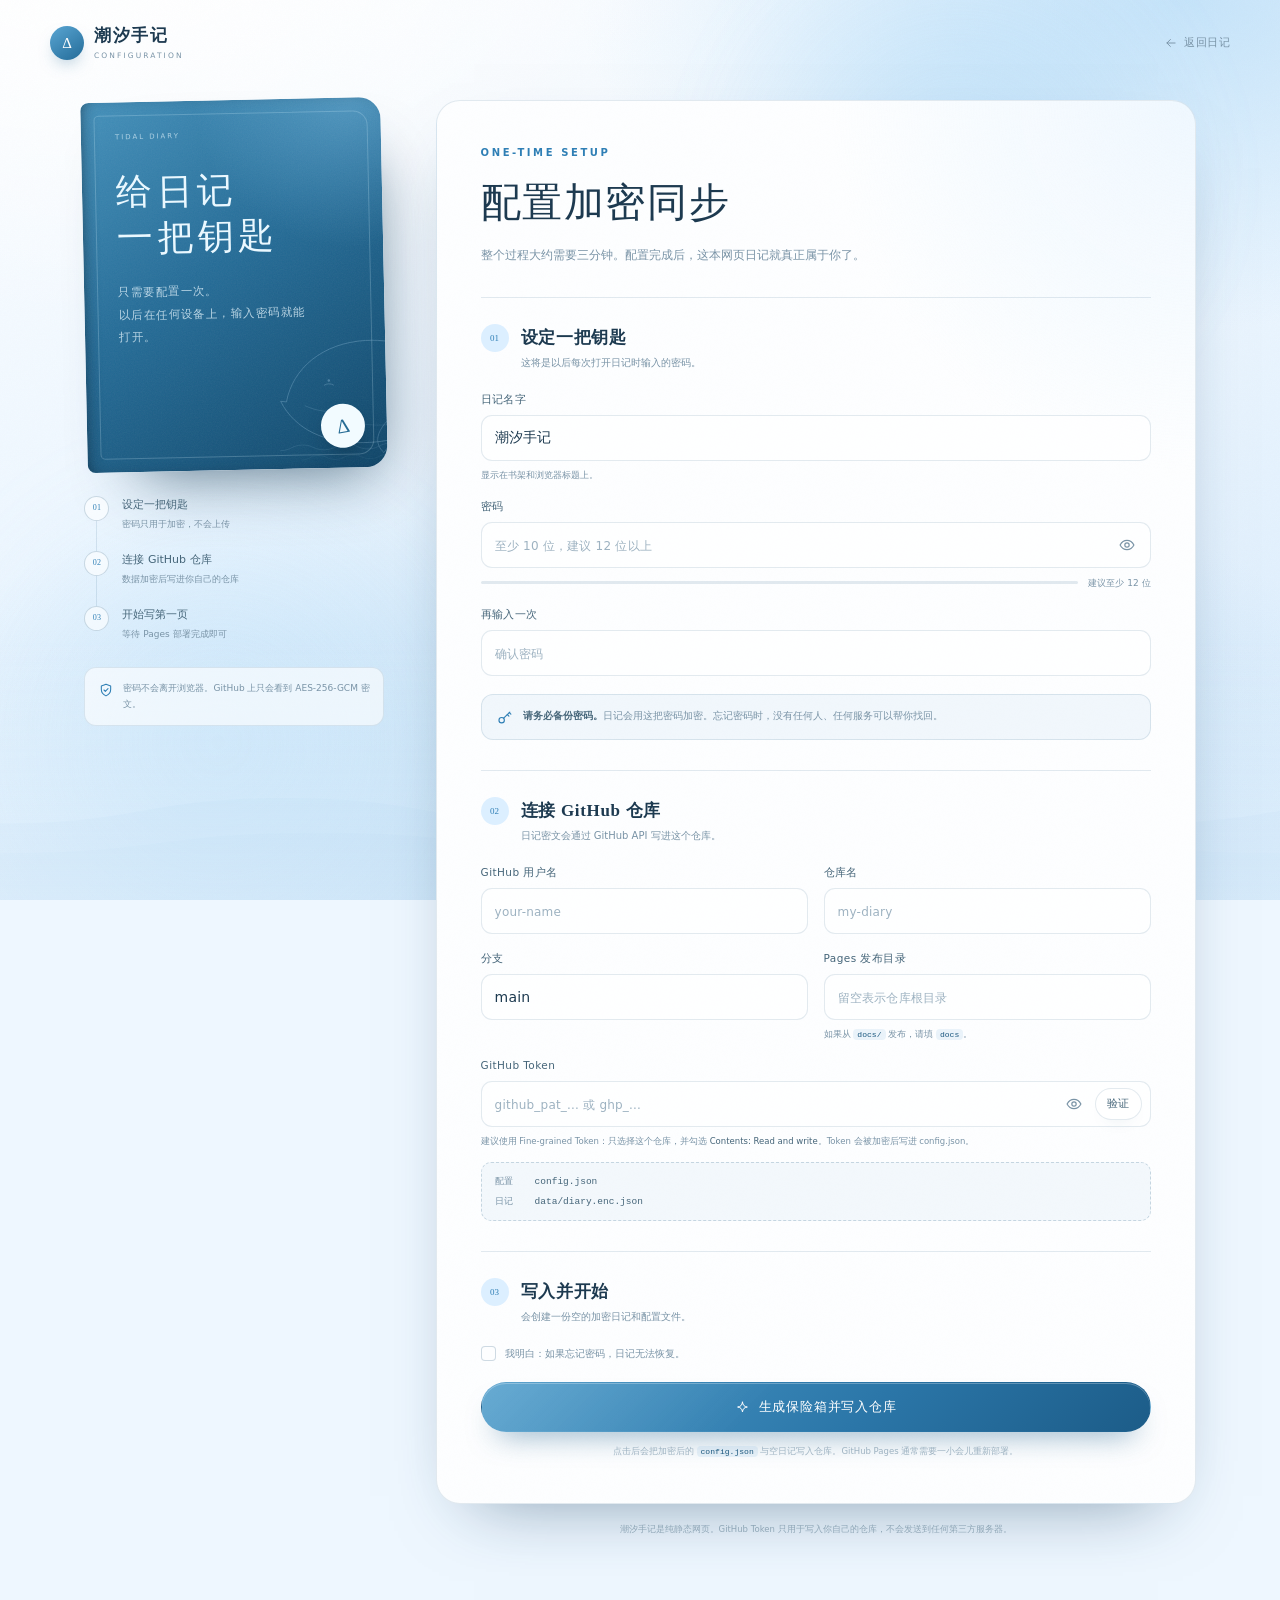
==== setup.html @ 75bd4bb3 "Add files via upload" ====
<!doctype html>
<html lang="zh-CN" data-theme="day">
  <head>
    <meta charset="utf-8" />
    <meta
      name="viewport"
      content="width=device-width, initial-scale=1, viewport-fit=cover, maximum-scale=5"
    />
    <meta name="color-scheme" content="light" />
    <meta name="theme-color" content="#eaf5ff" />
    <meta name="referrer" content="no-referrer" />
    <meta name="robots" content="noindex, nofollow, noarchive" />
    <meta
      http-equiv="Content-Security-Policy"
      content="default-src 'self'; script-src 'self'; style-src 'self' 'unsafe-inline'; img-src 'self' data: blob:; connect-src 'self' https://api.github.com https://raw.githubusercontent.com; font-src 'self' data:; object-src 'none'; base-uri 'self'; form-action 'self'"
    />
    <title>配置同步 · 潮汐手记</title>
    <meta name="description" content="为潮汐手记配置 GitHub 加密同步。" />
    <link rel="icon" href="./assets/favicon.svg" type="image/svg+xml" />
    <link rel="stylesheet" href="./css/style.css" />
    <link rel="stylesheet" href="./css/setup.css" />
  </head>
  <body class="setup-page">
    <svg class="svg-sprite" aria-hidden="true" width="0" height="0">
      <defs>
        <symbol id="i-arrow-left" viewBox="0 0 24 24">
          <path d="M19 12H5" />
          <path d="m11 6-6 6 6 6" />
        </symbol>
        <symbol id="i-arrow-right" viewBox="0 0 24 24">
          <path d="M5 12h14" />
          <path d="m13 6 6 6-6 6" />
        </symbol>
        <symbol id="i-eye" viewBox="0 0 24 24">
          <path d="M2.8 12S6 5.8 12 5.8 21.2 12 21.2 12 18 18.2 12 18.2 2.8 12 2.8 12Z" />
          <circle cx="12" cy="12" r="2.9" />
        </symbol>
        <symbol id="i-eye-off" viewBox="0 0 24 24">
          <path d="M4 4l16 16" />
          <path d="M9.8 6.2A9.7 9.7 0 0 1 12 5.8c6 0 9.2 6.2 9.2 6.2a16 16 0 0 1-3 3.7" />
          <path d="M6.2 7.6A16.8 16.8 0 0 0 2.8 12S6 18.2 12 18.2a9.4 9.4 0 0 0 4.1-.9" />
          <path d="M9.9 9.9a3 3 0 0 0 4.2 4.2" />
        </symbol>
        <symbol id="i-check" viewBox="0 0 24 24">
          <path d="m5 12.5 4.5 4.5L19 7.5" />
        </symbol>
        <symbol id="i-key" viewBox="0 0 24 24">
          <circle cx="8" cy="15.8" r="3.8" />
          <path d="m10.8 13 8.7-8.7" />
          <path d="m16 7.8 2.2 2.2M18.8 5l2.2 2.2" />
        </symbol>
        <symbol id="i-shield" viewBox="0 0 24 24">
          <path d="M12 3.2 19 6v5.2c0 4.4-2.8 7.6-7 9.6-4.2-2-7-5.2-7-9.6V6Z" />
          <path d="m9 12 2 2 4-4" />
        </symbol>
        <symbol id="i-download" viewBox="0 0 24 24">
          <path d="M12 3.5v11" />
          <path d="m7.5 10.5 4.5 4.5 4.5-4.5" />
          <path d="M4.5 19.5h15" />
        </symbol>
        <symbol id="i-external" viewBox="0 0 24 24">
          <path d="M14 4.5h5.5V10" />
          <path d="M19.5 4.5 11 13" />
          <path d="M18 13.5v5a1.5 1.5 0 0 1-1.5 1.5h-11A1.5 1.5 0 0 1 4 18.5v-11A1.5 1.5 0 0 1 5.5 6h5" />
        </symbol>
        <symbol id="i-sparkle" viewBox="0 0 24 24">
          <path d="M12 3.5c.7 5 2.8 7.1 7.8 7.8-5 .7-7.1 2.8-7.8 7.8-.7-5-2.8-7.1-7.8-7.8 5-.7 7.1-2.8 7.8-7.8Z" />
        </symbol>
        <symbol id="art-whale" viewBox="0 0 520 320">
          <g fill="none" stroke="currentColor" stroke-width="1.4" stroke-linecap="round" stroke-linejoin="round">
            <path d="M66 190c12-58 65-100 139-103 57-2 106 19 143 56 9 9 21 15 35 15 25 0 45-18 63-41-10 32-8 59 7 85-23-13-46-18-69-11-15 5-29 14-42 25-39 32-87 48-144 48-67 0-118-25-142-74Z" opacity=".9" />
            <path d="M442 117c16 11 29 25 39 42-16 4-30 3-43-3" opacity=".7" />
            <path d="M243 224c-23 22-27 42-10 58 15-20 26-39 32-56" opacity=".8" />
            <path d="M132 163c5-3 11-3 16 0" opacity=".9" />
            <circle cx="140" cy="155" r="2.2" fill="currentColor" stroke="none" opacity=".9" />
            <path d="M98 198c20 10 42 13 66 10" opacity=".55" />
            <path d="M150 219c44 17 90 20 136 8" opacity=".35" />
            <path d="M54 275c19 0 19-9 38-9s19 9 38 9 19-9 38-9 19 9 38 9 19-9 38-9 19 9 38 9 19-9 38-9 19 9 38 9" opacity=".4" />
            <path d="M89 292c15 0 15-7 30-7s15 7 30 7 15-7 30-7 15 7 30 7 15-7 30-7 15 7 30 7 15-7 30-7 15 7 30 7 15-7 30-7" opacity=".22" />
          </g>
        </symbol>
      </defs>
    </svg>

    <div class="ambient" aria-hidden="true">
      <span class="ambient-orb orb-one"></span>
      <span class="ambient-orb orb-two"></span>
      <span class="ambient-orb orb-three"></span>
      <span class="ambient-grain"></span>
      <svg class="ambient-waves" viewBox="0 0 1440 320" preserveAspectRatio="none">
        <path d="M0 220c160 0 160-32 320-32s160 32 320 32 160-32 320-32 160 32 320 32 160-32 320-32v132H0Z" />
        <path d="M0 258c180 0 180-26 360-26s180 26 360 26 180-26 360-26 180 26 360 26 180-26 360-26v94H0Z" />
      </svg>
    </div>

    <header class="setup-header">
      <a class="brand" href="./">
        <span class="brand-seal brand-seal-small">Δ</span>
        <span class="brand-text">潮汐手记<small>CONFIGURATION</small></span>
      </a>
      <a class="setup-back" href="./">
        <svg class="icon" aria-hidden="true"><use href="#i-arrow-left"></use></svg>
        返回日记
      </a>
    </header>

    <main class="setup-shell">
      <aside class="setup-aside">
        <div class="setup-cover">
          <span class="setup-cover-eyebrow">TIDAL DIARY</span>
          <strong>给日记<br />一把钥匙</strong>
          <p>只需要配置一次。<br />以后在任何设备上，输入密码就能打开。</p>
          <span class="setup-cover-seal">Δ</span>
          <svg class="setup-cover-whale" viewBox="0 0 520 320" aria-hidden="true">
            <use href="#art-whale"></use>
          </svg>
        </div>

        <ol class="setup-steps">
          <li><span>01</span><div><strong>设定一把钥匙</strong><small>密码只用于加密，不会上传</small></div></li>
          <li><span>02</span><div><strong>连接 GitHub 仓库</strong><small>数据加密后写进你自己的仓库</small></div></li>
          <li><span>03</span><div><strong>开始写第一页</strong><small>等待 Pages 部署完成即可</small></div></li>
        </ol>

        <div class="setup-aside-note">
          <svg class="icon" aria-hidden="true"><use href="#i-shield"></use></svg>
          <p>密码不会离开浏览器。GitHub 上只会看到 AES-256-GCM 密文。</p>
        </div>
      </aside>

      <section class="setup-main">
        <div id="existingBanner" class="setup-banner" hidden>
          <strong>检测到这本日记已经配置过</strong>
          <p id="existingText">重新生成会创建一把全新的主密钥，旧日记将无法用新密码打开。</p>
        </div>

        <div id="setupPanel" class="setup-paper">
          <header class="setup-title">
            <p class="eyebrow">ONE-TIME SETUP</p>
            <h1>配置加密同步</h1>
            <p>整个过程大约需要三分钟。配置完成后，这本网页日记就真正属于你了。</p>
          </header>

          <form id="setupForm" class="setup-form" autocomplete="off" novalidate>
            <section class="setup-section">
              <div class="section-head">
                <span class="step-badge">01</span>
                <div>
                  <h2>设定一把钥匙</h2>
                  <p>这将是以后每次打开日记时输入的密码。</p>
                </div>
              </div>

              <div class="setup-fields">
                <label class="setup-field">
                  <span>日记名字</span>
                  <input id="siteTitle" type="text" maxlength="24" value="潮汐手记" placeholder="潮汐手记" />
                  <small>显示在书架和浏览器标题上。</small>
                </label>

                <label class="setup-field">
                  <span>密码</span>
                  <div class="setup-input-wrap">
                    <input
                      id="password"
                      type="password"
                      autocomplete="new-password"
                      placeholder="至少 10 位，建议 12 位以上"
                      minlength="10"
                    />
                    <button id="togglePassword" class="field-action" type="button" aria-label="显示密码">
                      <svg class="icon" aria-hidden="true"><use href="#i-eye"></use></svg>
                    </button>
                  </div>
                  <div class="strength-line setup-strength">
                    <span class="strength-track"><i id="strengthBar"></i></span>
                    <span id="strengthLabel">建议至少 12 位</span>
                  </div>
                </label>

                <label class="setup-field">
                  <span>再输入一次</span>
                  <input
                    id="passwordConfirm"
                    type="password"
                    autocomplete="new-password"
                    placeholder="确认密码"
                    minlength="10"
                  />
                </label>
              </div>

              <div class="setup-callout">
                <svg class="icon" aria-hidden="true"><use href="#i-key"></use></svg>
                <p><strong>请务必备份密码。</strong>日记会用这把密码加密。忘记密码时，没有任何人、任何服务可以帮你找回。</p>
              </div>
            </section>

            <section class="setup-section">
              <div class="section-head">
                <span class="step-badge">02</span>
                <div>
                  <h2>连接 GitHub 仓库</h2>
                  <p>日记密文会通过 GitHub API 写进这个仓库。</p>
                </div>
              </div>

              <div class="setup-fields two-col">
                <label class="setup-field">
                  <span>GitHub 用户名</span>
                  <input id="owner" type="text" placeholder="your-name" spellcheck="false" />
                </label>
                <label class="setup-field">
                  <span>仓库名</span>
                  <input id="repo" type="text" placeholder="my-diary" spellcheck="false" />
                </label>
                <label class="setup-field">
                  <span>分支</span>
                  <input id="branch" type="text" value="main" spellcheck="false" />
                </label>
                <label class="setup-field">
                  <span>Pages 发布目录</span>
                  <input id="siteDir" type="text" placeholder="留空表示仓库根目录" spellcheck="false" />
                  <small>如果从 <code>docs/</code> 发布，请填 <code>docs</code>。</small>
                </label>
              </div>

              <label class="setup-field token-field">
                <span>GitHub Token</span>
                <div class="setup-input-wrap token-wrap">
                  <input
                    id="token"
                    type="password"
                    placeholder="github_pat_... 或 ghp_..."
                    spellcheck="false"
                    autocomplete="off"
                  />
                  <button id="toggleToken" class="field-action" type="button" aria-label="显示 Token">
                    <svg class="icon" aria-hidden="true"><use href="#i-eye"></use></svg>
                  </button>
                  <button id="verifyButton" class="btn btn-ghost btn-tiny" type="button">验证</button>
                </div>
                <small class="token-help">
                  建议使用 Fine-grained Token：只选择这个仓库，并勾选
                  <strong>Contents: Read and write</strong>。Token 会被加密后写进 config.json。
                </small>
              </label>

              <div id="verifyStatus" class="verify-status" hidden>
                <svg class="icon" aria-hidden="true"><use href="#i-check"></use></svg>
                <span></span>
              </div>

              <div class="path-preview">
                <div><span>配置</span><code id="configPathPreview">config.json</code></div>
                <div><span>日记</span><code id="dataPathPreview">data/diary.enc.json</code></div>
              </div>
            </section>

            <section class="setup-section">
              <div class="section-head">
                <span class="step-badge">03</span>
                <div>
                  <h2>写入并开始</h2>
                  <p>会创建一份空的加密日记和配置文件。</p>
                </div>
              </div>

              <div id="overwriteWrap" class="setup-warning" hidden>
                <label class="check-line">
                  <input id="overwriteCheck" type="checkbox" />
                  <span>我知道这会覆盖现有的加密日记，并开始一本全新的日记。</span>
                </label>
              </div>

              <label class="check-line ack-line">
                <input id="ack" type="checkbox" />
                <span>我明白：如果忘记密码，日记无法恢复。</span>
              </label>

              <p id="formError" class="setup-error" role="alert" hidden></p>

              <button id="submitButton" class="btn btn-primary setup-submit" type="submit">
                <svg class="icon" aria-hidden="true"><use href="#i-sparkle"></use></svg>
                生成保险箱并写入仓库
              </button>

              <p class="setup-footnote">
                点击后会把加密后的 <code>config.json</code> 与空日记写入仓库。GitHub Pages
                通常需要一小会儿重新部署。
              </p>

              <div id="manualFallback" class="setup-fallback" hidden>
                <strong>也可以手动放入仓库</strong>
                <p>下载这两个文件，按对应路径上传到仓库即可。配置文件必须最后上传。</p>
                <div>
                  <button id="manualDataDownload" class="btn btn-ghost btn-tiny" type="button">
                    <svg class="icon" aria-hidden="true"><use href="#i-download"></use></svg>
                    下载空日记
                  </button>
                  <button id="manualConfigDownload" class="btn btn-ghost btn-tiny" type="button">
                    <svg class="icon" aria-hidden="true"><use href="#i-download"></use></svg>
                    下载 config.json
                  </button>
                </div>
              </div>
            </section>
          </form>
        </div>

        <div id="successPanel" class="setup-paper success-panel" hidden>
          <div class="success-mark">
            <svg class="icon" aria-hidden="true"><use href="#i-check"></use></svg>
            <span>Δ</span>
          </div>
          <p class="eyebrow">ALL SET</p>
          <h1>钥匙已经放好了</h1>
          <p class="success-copy">
            配置文件和加密日记已经写入 <strong id="successRepo">你的仓库</strong>。等 GitHub Pages
            完成部署后，回到首页，输入刚才的密码，就可以翻开第一页。
          </p>

          <div class="success-actions">
            <a id="successSiteLink" class="btn btn-primary" href="./">
              去打开日记
              <svg class="icon" aria-hidden="true"><use href="#i-arrow-right"></use></svg>
            </a>
            <a
              id="successConfigLink"
              class="btn btn-ghost"
              href="#"
              target="_blank"
              rel="noopener noreferrer"
            >
              查看 config.json
              <svg class="icon" aria-hidden="true"><use href="#i-external"></use></svg>
            </a>
          </div>

          <div class="success-downloads">
            <p>建议把配置文件另存一份。它不包含明文密码，但仍应妥善保管。</p>
            <div>
              <button id="downloadConfigButton" class="btn btn-ghost btn-tiny" type="button">
                <svg class="icon" aria-hidden="true"><use href="#i-download"></use></svg>
                下载 config.json
              </button>
              <button id="downloadDataButton" class="btn btn-ghost btn-tiny" type="button">
                <svg class="icon" aria-hidden="true"><use href="#i-download"></use></svg>
                下载空日记
              </button>
            </div>
          </div>

          <div class="success-note">
            <strong>接下来</strong>
            <p>如果首页还显示“尚未配置”，请等待 1–2 分钟，然后刷新页面。GitHub Pages 的更新不是即时的。</p>
          </div>

          <button id="againButton" class="text-button" type="button">重新配置</button>
        </div>

        <p class="setup-legal">
          潮汐手记是纯静态网页。GitHub Token 只用于写入你自己的仓库，不会发送到任何第三方服务器。
        </p>
      </section>
    </main>

    <noscript>
      <div class="noscript">配置向导需要 JavaScript 才能在浏览器里生成密钥与写入 GitHub。</div>
    </noscript>

    <script type="module" src="./js/setup.js"></script>
  </body>
</html>
---- css/style.css ----
/* ============================================================
   潮汐手记 · Tidal Diary
   蓝白渐变的私人日记 · 手机阅读优先
   ============================================================ */

/* ---------- 设计变量 ---------- */

:root {
  --font-serif: "Songti SC", "Noto Serif CJK SC", "Source Han Serif SC", "STSong",
    "SimSun", "Iowan Old Style", "Palatino Linotype", Georgia, serif;
  --font-sans: "PingFang SC", "Hiragino Sans GB", "Microsoft YaHei", "Noto Sans CJK SC",
    system-ui, -apple-system, "Segoe UI", sans-serif;
  --font-display: "Iowan Old Style", "Palatino Linotype", "Baskerville", Georgia,
    "Songti SC", serif;

  --bg-0: #fbfdff;
  --bg-1: #eef7ff;
  --bg-2: #d8ebfc;
  --bg-3: #c2dff5;
  --paper: #fdfeff;
  --paper-soft: #f8fcff;
  --paper-deep: #eef7ff;
  --ink: #1d3a50;
  --ink-soft: #456579;
  --muted: #7993a6;
  --muted-light: #9db2c1;
  --accent: #2f7fb5;
  --accent-deep: #1b587f;
  --accent-light: #5da7d4;
  --accent-soft: #dcefff;
  --accent-wash: rgba(80, 155, 205, 0.11);
  --line: rgba(39, 91, 128, 0.13);
  --line-strong: rgba(39, 91, 128, 0.22);
  --danger: #b45454;
  --danger-soft: #f8e7e5;

  --glass: rgba(255, 255, 255, 0.62);
  --glass-strong: rgba(255, 255, 255, 0.84);
  --glass-line: rgba(255, 255, 255, 0.7);
  --chrome-bg: rgba(253, 254, 255, 0.88);

  --shadow-soft: 0 24px 60px -34px rgba(25, 74, 109, 0.5);
  --shadow-lift: 0 30px 62px -30px rgba(24, 75, 112, 0.44);
  --shadow-book: 0 46px 90px -42px rgba(17, 56, 86, 0.58),
    0 8px 22px -12px rgba(17, 56, 86, 0.2);
  --shadow-paper: 0 30px 70px -38px rgba(18, 58, 89, 0.54);

  --radius-sm: 10px;
  --radius-md: 16px;
  --radius-lg: 24px;
  --radius-xl: 32px;

  --reader-font-size: 18px;
  --reader-line-height: 1.95;
  --page-gap: 40px;
  --page-pad-x: clamp(32px, 5vw, 62px);
  --page-pad-top: 76px;
  --page-pad-bottom: 10px;
  --safe-top: env(safe-area-inset-top, 0px);
  --safe-bottom: env(safe-area-inset-bottom, 0px);
  --safe-left: env(safe-area-inset-left, 0px);
  --safe-right: env(safe-area-inset-right, 0px);
  --ease-out: cubic-bezier(0.22, 0.8, 0.26, 1);
  --ease-page: cubic-bezier(0.2, 0.72, 0.22, 1);
}

html[data-theme="sepia"] {
  --bg-0: #fcf8ef;
  --bg-1: #f6eddd;
  --bg-2: #eadcc7;
  --bg-3: #ddcbb2;
  --paper: #fcf7ec;
  --paper-soft: #f9f1e1;
  --paper-deep: #f3e8d5;
  --ink: #42392e;
  --ink-soft: #635648;
  --muted: #918273;
  --muted-light: #b0a08e;
  --accent: #4c7e98;
  --accent-deep: #315c74;
  --accent-light: #79a5b8;
  --accent-soft: #e6eee9;
  --accent-wash: rgba(90, 126, 138, 0.1);
  --line: rgba(87, 72, 53, 0.14);
  --line-strong: rgba(87, 72, 53, 0.24);
  --glass: rgba(252, 247, 236, 0.64);
  --glass-strong: rgba(252, 247, 236, 0.88);
  --glass-line: rgba(255, 251, 242, 0.7);
  --chrome-bg: rgba(252, 247, 236, 0.9);
  --danger: #a45c4d;
}

html[data-theme="night"] {
  --bg-0: #0a1520;
  --bg-1: #10202d;
  --bg-2: #142b3c;
  --bg-3: #17364b;
  --paper: #16242f;
  --paper-soft: #192a37;
  --paper-deep: #1d3140;
  --ink: #d8e8f2;
  --ink-soft: #acc3d2;
  --muted: #7f9caf;
  --muted-light: #647f91;
  --accent: #7dc2e8;
  --accent-deep: #a7d9f5;
  --accent-light: #9bd5f4;
  --accent-soft: #1f3d51;
  --accent-wash: rgba(125, 194, 232, 0.1);
  --line: rgba(170, 208, 232, 0.13);
  --line-strong: rgba(170, 208, 232, 0.24);
  --glass: rgba(23, 40, 53, 0.64);
  --glass-strong: rgba(25, 43, 56, 0.9);
  --glass-line: rgba(180, 215, 238, 0.13);
  --chrome-bg: rgba(22, 36, 47, 0.9);
  --danger: #e58c84;
  --danger-soft: rgba(120, 61, 58, 0.35);
  --shadow-soft: 0 28px 60px -34px rgba(0, 0, 0, 0.8);
  --shadow-lift: 0 34px 70px -30px rgba(0, 0, 0, 0.72);
  --shadow-book: 0 50px 100px -40px rgba(0, 0, 0, 0.85);
  --shadow-paper: 0 30px 70px -34px rgba(0, 0, 0, 0.8);
}

/* ---------- 基础重置 ---------- */

*,
*::before,
*::after {
  box-sizing: border-box;
}

html {
  height: 100%;
  -webkit-text-size-adjust: 100%;
  text-size-adjust: 100%;
  scroll-behavior: smooth;
}

body {
  min-height: 100%;
  margin: 0;
  color: var(--ink);
  font-family: var(--font-sans);
  font-size: 15px;
  line-height: 1.6;
  background: var(--bg-1);
  overflow-x: hidden;
  overscroll-behavior-y: none;
  -webkit-font-smoothing: antialiased;
  -moz-osx-font-smoothing: grayscale;
  -webkit-tap-highlight-color: transparent;
}

body[data-view="reader"],
body[data-view="editor"] {
  overflow: hidden;
}

[hidden] {
  display: none !important;
}

button,
input,
textarea,
select {
  font: inherit;
  color: inherit;
}

button {
  cursor: pointer;
  border: 0;
  background: none;
}

a {
  color: var(--accent);
  text-decoration: none;
}

p,
h1,
h2,
h3,
blockquote,
figure {
  margin: 0;
}

img,
svg {
  display: block;
  max-width: 100%;
}

::selection {
  background: rgba(80, 156, 210, 0.22);
  color: var(--ink);
}

:focus-visible {
  outline: 2px solid var(--accent-light);
  outline-offset: 3px;
}

.icon {
  width: 1.15em;
  height: 1.15em;
  flex: none;
  fill: none;
  stroke: currentColor;
  stroke-width: 1.6;
  stroke-linecap: round;
  stroke-linejoin: round;
}

.svg-sprite {
  position: absolute;
  width: 0;
  height: 0;
  overflow: hidden;
}

.skip-link {
  position: fixed;
  top: -100px;
  left: 16px;
  z-index: 999;
  padding: 10px 16px;
  border-radius: 999px;
  background: var(--accent);
  color: #fff;
  font-size: 13px;
  transition: top 0.2s;
}

.skip-link:focus {
  top: 12px;
}

.noscript {
  position: fixed;
  inset: 0;
  z-index: 1000;
  display: grid;
  place-items: center;
  padding: 32px;
  background: var(--bg-1);
  color: var(--ink);
  text-align: center;
}

/* ---------- 背景 ---------- */

.ambient {
  position: fixed;
  inset: 0;
  z-index: 0;
  overflow: hidden;
  pointer-events: none;
  background:
    radial-gradient(120% 90% at 8% -5%, rgba(255, 255, 255, 0.98) 0%, transparent 45%),
    radial-gradient(90% 70% at 92% 0%, rgba(178, 218, 247, 0.7) 0%, transparent 52%),
    radial-gradient(120% 100% at 50% 105%, rgba(150, 202, 238, 0.58) 0%, transparent 58%),
    linear-gradient(164deg, var(--bg-0) 0%, var(--bg-1) 42%, var(--bg-2) 100%);
}

html[data-theme="night"] .ambient {
  background:
    radial-gradient(100% 80% at 15% 0%, rgba(57, 104, 137, 0.5) 0%, transparent 48%),
    radial-gradient(90% 80% at 88% 8%, rgba(31, 74, 105, 0.55) 0%, transparent 55%),
    radial-gradient(120% 90% at 50% 108%, rgba(21, 67, 96, 0.55) 0%, transparent 60%),
    linear-gradient(165deg, var(--bg-0) 0%, var(--bg-1) 48%, var(--bg-2) 100%);
}

html[data-theme="sepia"] .ambient {
  background:
    radial-gradient(100% 80% at 12% 0%, rgba(255, 253, 246, 0.95) 0%, transparent 50%),
    radial-gradient(80% 70% at 90% 4%, rgba(232, 208, 174, 0.52) 0%, transparent 55%),
    radial-gradient(110% 90% at 50% 108%, rgba(220, 197, 164, 0.48) 0%, transparent 62%),
    linear-gradient(164deg, var(--bg-0) 0%, var(--bg-1) 46%, var(--bg-2) 100%);
}

.ambient-orb {
  position: absolute;
  border-radius: 50%;
  filter: blur(40px);
  opacity: 0.55;
  animation: orbFloat 22s ease-in-out infinite alternate;
}

.orb-one {
  top: -10%;
  right: 4%;
  width: 42vw;
  height: 42vw;
  max-width: 620px;
  max-height: 620px;
  background: radial-gradient(circle, rgba(145, 205, 245, 0.62) 0%, transparent 68%);
}

.orb-two {
  bottom: -18%;
  left: -8%;
  width: 50vw;
  height: 50vw;
  max-width: 720px;
  max-height: 720px;
  background: radial-gradient(circle, rgba(175, 219, 249, 0.55) 0%, transparent 66%);
  animation-delay: -8s;
}

.orb-three {
  top: 38%;
  left: 42%;
  width: 30vw;
  height: 30vw;
  max-width: 430px;
  max-height: 430px;
  background: radial-gradient(circle, rgba(255, 255, 255, 0.65) 0%, transparent 70%);
  animation-delay: -14s;
}

.ambient-waves {
  position: absolute;
  bottom: -2px;
  left: 0;
  width: 100%;
  height: 28vh;
  min-height: 180px;
  opacity: 0.55;
}

.ambient-waves path:first-child {
  fill: rgba(120, 181, 224, 0.12);
}

.ambient-waves path:last-child {
  fill: rgba(96, 163, 212, 0.09);
}

html[data-theme="night"] .ambient-waves {
  opacity: 0.38;
}

html[data-theme="night"] .ambient-waves path:first-child {
  fill: rgba(97, 167, 211, 0.08);
}

html[data-theme="night"] .ambient-waves path:last-child {
  fill: rgba(97, 167, 211, 0.05);
}

.ambient-grain {
  position: absolute;
  inset: 0;
  opacity: 0.035;
  mix-blend-mode: multiply;
  background-image: url("data:image/svg+xml,%3Csvg xmlns='http://www.w3.org/2000/svg' width='180' height='180'%3E%3Cfilter id='n'%3E%3CfeTurbulence type='fractalNoise' baseFrequency='.78' numOctaves='3' stitchTiles='stitch'/%3E%3C/filter%3E%3Crect width='100%25' height='100%25' filter='url(%23n)' opacity='.6'/%3E%3C/svg%3E");
  background-size: 180px 180px;
}

html[data-theme="night"] .ambient-grain {
  opacity: 0.05;
  mix-blend-mode: screen;
}

@keyframes orbFloat {
  from {
    transform: translate3d(-1.5%, -1%, 0) scale(1);
  }
  to {
    transform: translate3d(2.5%, 2%, 0) scale(1.06);
  }
}

/* ---------- 启动 ---------- */

.boot-screen {
  position: fixed;
  inset: 0;
  z-index: 120;
  display: flex;
  flex-direction: column;
  align-items: center;
  justify-content: center;
  gap: 18px;
  background:
    radial-gradient(80% 60% at 50% 40%, rgba(255, 255, 255, 0.85), transparent 70%),
    linear-gradient(160deg, var(--bg-0), var(--bg-2));
  color: var(--muted);
  transition: opacity 0.5s ease, visibility 0.5s;
}

.boot-screen.is-leaving {
  opacity: 0;
  visibility: hidden;
}

.boot-mark {
  display: grid;
  place-items: center;
  width: 64px;
  height: 64px;
  border: 1px solid var(--line-strong);
  border-radius: 50%;
  color: var(--accent);
  font-family: var(--font-display);
  font-size: 28px;
  animation: bootPulse 2.2s ease-in-out infinite;
}

.boot-screen p {
  margin: 0;
  font-family: var(--font-serif);
  font-size: 13px;
  letter-spacing: 0.32em;
}

.boot-line {
  position: relative;
  width: 96px;
  height: 1px;
  overflow: hidden;
  background: var(--line);
}

.boot-line::after {
  content: "";
  position: absolute;
  inset: 0;
  width: 40%;
  background: var(--accent);
  animation: bootLine 1.6s var(--ease-out) infinite;
}

@keyframes bootPulse {
  0%,
  100% {
    transform: scale(1);
    box-shadow: 0 0 0 0 rgba(80, 155, 205, 0.16);
  }
  50% {
    transform: scale(1.04);
    box-shadow: 0 0 0 14px rgba(80, 155, 205, 0);
  }
}

@keyframes bootLine {
  from {
    transform: translateX(-110%);
  }
  to {
    transform: translateX(260%);
  }
}

/* ---------- 通用控件 ---------- */

.btn {
  display: inline-flex;
  align-items: center;
  justify-content: center;
  gap: 9px;
  min-height: 46px;
  padding: 0 22px;
  border: 1px solid transparent;
  border-radius: 999px;
  font-size: 14px;
  font-weight: 500;
  letter-spacing: 0.02em;
  white-space: nowrap;
  transition:
    transform 0.25s var(--ease-out),
    box-shadow 0.25s var(--ease-out),
    background 0.25s,
    border-color 0.25s,
    opacity 0.2s;
  touch-action: manipulation;
  user-select: none;
}

.btn:hover {
  transform: translateY(-1px);
}

.btn:active {
  transform: translateY(0);
}

.btn:disabled {
  opacity: 0.55;
  cursor: not-allowed;
  transform: none;
  box-shadow: none;
}

.btn-primary {
  color: #fff;
  background:
    linear-gradient(135deg, rgba(255, 255, 255, 0.16), transparent 42%),
    linear-gradient(135deg, #4b9bca 0%, #2b76a8 58%, #1c5c88 100%);
  box-shadow:
    0 16px 30px -16px rgba(28, 92, 136, 0.65),
    inset 0 1px 0 rgba(255, 255, 255, 0.28);
}

.btn-primary:hover {
  box-shadow:
    0 22px 38px -18px rgba(28, 92, 136, 0.7),
    inset 0 1px 0 rgba(255, 255, 255, 0.3);
}

html[data-theme="night"] .btn-primary {
  color: #0c1d29;
  background:
    linear-gradient(135deg, rgba(255, 255, 255, 0.38), transparent 42%),
    linear-gradient(135deg, #b7e4fb 0%, #83c8e8 55%, #62aed3 100%);
}

.btn-ghost {
  color: var(--ink-soft);
  background: var(--glass);
  border-color: var(--line);
  box-shadow: 0 8px 18px -14px rgba(25, 74, 109, 0.4);
}

.btn-ghost:hover {
  background: var(--glass-strong);
  border-color: var(--line-strong);
}

.btn-danger {
  color: #fff;
  background: linear-gradient(135deg, #c26b61, #9d4941);
  box-shadow: 0 16px 30px -16px rgba(140, 60, 54, 0.6);
}

.btn-tiny {
  min-height: 34px;
  padding: 0 14px;
  font-size: 12px;
  gap: 6px;
}

.btn-compact {
  min-height: 38px;
  padding: 0 16px;
  font-size: 12.5px;
}

.btn-save {
  min-height: 40px;
  padding: 0 18px;
  font-size: 13px;
}

.btn.is-busy {
  pointer-events: none;
  opacity: 0.8;
}

.btn.is-busy .icon {
  animation: spin 1.1s linear infinite;
}

.icon-btn {
  display: inline-grid;
  place-items: center;
  width: 40px;
  height: 40px;
  flex: none;
  border: 1px solid transparent;
  border-radius: 50%;
  color: var(--ink-soft);
  background: transparent;
  transition:
    background 0.2s,
    color 0.2s,
    transform 0.2s,
    border-color 0.2s;
  touch-action: manipulation;
}

.icon-btn:hover {
  color: var(--accent-deep);
  background: var(--glass);
  border-color: var(--line);
}

.icon-btn:active {
  transform: scale(0.94);
}

.icon-btn.danger {
  color: var(--danger);
}

.icon-btn.danger:hover {
  background: var(--danger-soft);
  border-color: transparent;
}

.text-button {
  display: inline;
  padding: 0;
  border: 0;
  color: var(--accent);
  background: none;
  font-size: 12px;
  text-decoration: underline;
  text-decoration-color: color-mix(in srgb, var(--accent) 35%, transparent);
  text-underline-offset: 4px;
  transition: color 0.2s;
}

.text-button:hover {
  color: var(--accent-deep);
}

.eyebrow {
  margin: 0;
  color: var(--accent);
  font-family: var(--font-sans);
  font-size: 10px;
  font-weight: 600;
  letter-spacing: 0.26em;
  text-transform: uppercase;
}

.form-hint {
  min-height: 20px;
  margin: 8px 2px 0;
  color: var(--muted);
  font-size: 12px;
  line-height: 1.6;
}

.form-hint.is-error {
  color: var(--danger);
}

.form-hint.is-info {
  color: var(--accent);
}

.form-error {
  margin: 4px 0;
  color: var(--danger);
  font-size: 12.5px;
  line-height: 1.6;
}

.field-label {
  display: block;
  margin: 0 0 9px 3px;
  color: var(--ink-soft);
  font-size: 11px;
  font-weight: 500;
  letter-spacing: 0.16em;
}

.password-field {
  display: flex;
  align-items: center;
  gap: 10px;
  height: 56px;
  padding: 0 8px 0 16px;
  border: 1px solid var(--line);
  border-radius: 15px;
  background: var(--glass);
  transition:
    border-color 0.2s,
    box-shadow 0.2s,
    background 0.2s;
}

.password-field:focus-within {
  border-color: var(--accent);
  background: var(--paper);
  box-shadow: 0 0 0 4px rgba(84, 161, 211, 0.11);
}

.password-field input {
  min-width: 0;
  flex: 1;
  height: 100%;
  padding: 0;
  border: 0;
  outline: 0;
  background: transparent;
  color: var(--ink);
  font-size: 16px;
  letter-spacing: 0.08em;
}

.password-field input::placeholder {
  color: var(--muted-light);
  letter-spacing: 0.02em;
}

.field-icon {
  width: 17px;
  height: 17px;
  flex: none;
  fill: none;
  stroke: var(--muted);
  stroke-width: 1.6;
  stroke-linecap: round;
  stroke-linejoin: round;
}

.field-action {
  display: grid;
  place-items: center;
  width: 40px;
  height: 40px;
  flex: none;
  border-radius: 50%;
  color: var(--muted);
  transition:
    color 0.2s,
    background 0.2s;
}

.field-action:hover {
  color: var(--accent);
  background: var(--accent-wash);
}

.field-action svg {
  width: 18px;
  height: 18px;
  fill: none;
  stroke: currentColor;
  stroke-width: 1.6;
  stroke-linecap: round;
  stroke-linejoin: round;
}

.select {
  min-height: 38px;
  padding: 0 34px 0 13px;
  border: 1px solid var(--line);
  border-radius: 10px;
  color: var(--ink-soft);
  background-color: var(--glass);
  background-image: url("data:image/svg+xml,%3Csvg xmlns='http://www.w3.org/2000/svg' width='12' height='8' viewBox='0 0 12 8'%3E%3Cpath d='M1 1.5 6 6.5 11 1.5' fill='none' stroke='%237a94a6' stroke-width='1.4' stroke-linecap='round' stroke-linejoin='round'/%3E%3C/svg%3E");
  background-repeat: no-repeat;
  background-position: right 13px center;
  appearance: none;
  font-size: 12.5px;
  outline: 0;
}

input[type="date"] {
  color-scheme: light;
}

html[data-theme="night"] input[type="date"] {
  color-scheme: dark;
}

/* ---------- 锁屏 ---------- */

.lock-screen {
  position: relative;
  z-index: 2;
  display: grid;
  place-items: center;
  min-height: 100vh;
  min-height: 100dvh;
  padding:
    calc(var(--safe-top) + 28px)
    calc(var(--safe-right) + 24px)
    calc(var(--safe-bottom) + 28px)
    calc(var(--safe-left) + 24px);
  opacity: 0;
  transform: translateY(10px);
  transition: opacity 0.7s var(--ease-out), transform 0.7s var(--ease-out);
}

.lock-screen.is-visible {
  opacity: 1;
  transform: translateY(0);
}

.lock-screen.is-shaking .book-lock {
  animation: lockShake 0.44s ease;
}

@keyframes lockShake {
  0%,
  100% {
    transform: translateX(0);
  }
  20% {
    transform: translateX(-7px);
  }
  40% {
    transform: translateX(6px);
  }
  60% {
    transform: translateX(-4px);
  }
  80% {
    transform: translateX(3px);
  }
}

.lock-sky {
  position: absolute;
  inset: 0;
  pointer-events: none;
}

.star {
  position: absolute;
  width: 3px;
  height: 3px;
  border-radius: 50%;
  background: rgba(80, 150, 200, 0.4);
  box-shadow: 0 0 12px rgba(80, 170, 220, 0.7);
  animation: starBlink 5s ease-in-out infinite;
}

.star-a {
  top: 12%;
  left: 10%;
}

.star-b {
  top: 22%;
  right: 12%;
  animation-delay: -2s;
}

.star-c {
  bottom: 18%;
  left: 18%;
  animation-delay: -3.5s;
}

@keyframes starBlink {
  0%,
  100% {
    opacity: 0.3;
    transform: scale(0.9);
  }
  50% {
    opacity: 0.9;
    transform: scale(1.25);
  }
}

.book-lock {
  position: relative;
  display: grid;
  grid-template-columns: 1.02fr 0.98fr;
  width: min(1040px, 94vw);
  min-height: 620px;
  border: 1px solid rgba(255, 255, 255, 0.68);
  border-radius: 30px;
  overflow: hidden;
  background: var(--paper);
  box-shadow:
    0 60px 110px -50px rgba(16, 55, 85, 0.7),
    0 16px 34px -24px rgba(16, 55, 85, 0.4);
  animation: bookArrive 0.9s var(--ease-out) both;
}

@keyframes bookArrive {
  from {
    opacity: 0;
    transform: translateY(22px) scale(0.985);
  }
  to {
    opacity: 1;
    transform: translateY(0) scale(1);
  }
}

.book-cover {
  position: relative;
  overflow: hidden;
  padding: 54px 50px 44px 64px;
  color: #eef9ff;
  background:
    radial-gradient(95% 70% at 88% 8%, rgba(133, 200, 240, 0.32) 0%, transparent 55%),
    radial-gradient(100% 80% at 8% 100%, rgba(12, 48, 76, 0.6) 0%, transparent 60%),
    linear-gradient(145deg, #3d8db9 0%, #246b97 38%, #154e74 72%, #103f60 100%);
  isolation: isolate;
}

.book-cover::before {
  content: "";
  position: absolute;
  inset: 16px;
  z-index: 0;
  border: 1px solid rgba(221, 244, 255, 0.24);
  border-radius: 20px;
  pointer-events: none;
}

.book-cover::after {
  content: "";
  position: absolute;
  inset: 0;
  z-index: 0;
  opacity: 0.16;
  mix-blend-mode: screen;
  background-image: url("data:image/svg+xml,%3Csvg xmlns='http://www.w3.org/2000/svg' width='180' height='180'%3E%3Cfilter id='n'%3E%3CfeTurbulence type='fractalNoise' baseFrequency='.72' numOctaves='3' stitchTiles='stitch'/%3E%3C/filter%3E%3Crect width='100%25' height='100%25' filter='url(%23n)' opacity='.55'/%3E%3C/svg%3E");
  pointer-events: none;
}

.cover-spine {
  position: absolute;
  top: 0;
  bottom: 0;
  left: 0;
  z-index: 1;
  width: 22px;
  background: linear-gradient(
    90deg,
    rgba(5, 28, 45, 0.55) 0%,
    rgba(255, 255, 255, 0.1) 52%,
    rgba(4, 25, 42, 0.18) 100%
  );
  box-shadow: inset -1px 0 0 rgba(255, 255, 255, 0.12);
}

.cover-inner {
  position: relative;
  z-index: 2;
  display: flex;
  flex-direction: column;
  min-height: 100%;
}

.cover-eyebrow {
  font-family: var(--font-sans);
  font-size: 9px;
  font-weight: 500;
  letter-spacing: 0.3em;
  opacity: 0.68;
}

.cover-title {
  margin: 42px 0 18px;
  font-family: var(--font-serif);
  font-size: clamp(52px, 5.4vw, 72px);
  font-weight: 500;
  line-height: 1.12;
  letter-spacing: 0.16em;
  text-shadow: 0 4px 26px rgba(0, 24, 42, 0.24);
}

.cover-sub {
  font-family: var(--font-serif);
  font-size: 13.5px;
  letter-spacing: 0.2em;
  opacity: 0.75;
}

.cover-whale {
  width: 118%;
  max-width: 500px;
  margin: 10px 0 0 -8%;
  color: #c8ebff;
  opacity: 0.76;
  filter: drop-shadow(0 18px 32px rgba(0, 25, 44, 0.25));
}

.cover-rule {
  display: flex;
  align-items: center;
  gap: 14px;
  width: 62%;
  margin-top: auto;
  padding-top: 24px;
  opacity: 0.65;
}

.cover-rule span {
  height: 1px;
  flex: 1;
  background: rgba(213, 241, 255, 0.5);
}

.cover-rule i {
  color: #e7f8ff;
  font-family: var(--font-display);
  font-size: 15px;
  font-style: normal;
}

.cover-foot {
  margin-top: 18px;
  font-size: 8px;
  letter-spacing: 0.3em;
  opacity: 0.5;
}

.cover-seal {
  position: absolute;
  right: 38px;
  bottom: 36px;
  z-index: 3;
  display: grid;
  place-items: center;
  width: 58px;
  height: 58px;
  border-radius: 50%;
  color: #256b94;
  background: linear-gradient(145deg, #ffffff, #dff2ff);
  box-shadow:
    0 12px 26px -10px rgba(0, 24, 42, 0.45),
    inset 0 0 0 1px rgba(255, 255, 255, 0.8);
  font-family: var(--font-display);
  font-size: 25px;
  transform: rotate(-9deg);
}

.lock-panel {
  position: relative;
  display: flex;
  flex-direction: column;
  padding: 54px 58px 40px;
  background:
    radial-gradient(100% 70% at 100% 0%, rgba(219, 239, 255, 0.6) 0%, transparent 55%),
    linear-gradient(160deg, var(--paper) 0%, var(--paper-soft) 100%);
}

.lock-brand {
  display: flex;
  align-items: center;
  gap: 10px;
  margin-bottom: 44px;
}

.brand-seal {
  display: grid;
  place-items: center;
  width: 34px;
  height: 34px;
  flex: none;
  border-radius: 50%;
  color: #fff;
  background: linear-gradient(145deg, #5aa6d3, #236b98);
  box-shadow: 0 8px 18px -8px rgba(30, 100, 145, 0.6);
  font-family: var(--font-display);
  font-size: 16px;
}

.brand-text {
  display: flex;
  flex-direction: column;
  color: var(--ink);
  font-family: var(--font-serif);
  font-size: 17px;
  font-weight: 600;
  line-height: 1.2;
  letter-spacing: 0.1em;
}

.brand-text small {
  margin-top: 4px;
  color: var(--muted);
  font-family: var(--font-sans);
  font-size: 7.5px;
  font-weight: 500;
  letter-spacing: 0.28em;
}

.lock-heading h2 {
  margin: 12px 0 10px;
  font-family: var(--font-serif);
  font-size: clamp(30px, 3.2vw, 40px);
  font-weight: 500;
  line-height: 1.25;
  letter-spacing: 0.04em;
}

.lock-heading p:last-child {
  color: var(--muted);
  font-size: 13px;
  line-height: 1.8;
}

.unlock-form {
  margin-top: 36px;
}

.btn-unlock {
  width: 100%;
  min-height: 54px;
  margin-top: 8px;
  font-size: 14.5px;
  letter-spacing: 0.08em;
}

.btn-unlock .icon {
  transition: transform 0.25s var(--ease-out);
}

.btn-unlock:hover .icon {
  transform: translateX(3px);
}

.lock-notice {
  margin-top: 26px;
  padding: 18px;
  border: 1px solid var(--line);
  border-radius: 16px;
  background: var(--glass);
}

.lock-notice p {
  margin-bottom: 12px;
  color: var(--ink-soft);
  font-size: 12.5px;
  line-height: 1.7;
}

.lock-notice .btn {
  width: 100%;
  margin-bottom: 8px;
}

.lock-notice .text-button {
  display: block;
  margin: 4px auto 0;
}

.lock-meta {
  display: flex;
  align-items: center;
  justify-content: space-between;
  gap: 14px;
  margin-top: auto;
  padding-top: 38px;
  color: var(--muted);
  font-size: 10px;
}

.lock-config-state {
  display: inline-flex;
  align-items: center;
  gap: 7px;
  min-width: 0;
  overflow: hidden;
  text-overflow: ellipsis;
  white-space: nowrap;
}

.lock-config-state.is-muted {
  opacity: 0.8;
}

.lock-config-state.is-muted .dot {
  background: var(--muted-light);
  box-shadow: none;
}

.dot {
  display: inline-block;
  width: 6px;
  height: 6px;
  flex: none;
  border-radius: 50%;
  background: #79b8a0;
  box-shadow: 0 0 0 3px rgba(121, 184, 160, 0.14);
}

.lock-whisper {
  margin-top: 22px;
  color: var(--muted);
  font-family: var(--font-serif);
  font-size: 11px;
  letter-spacing: 0.08em;
  opacity: 0.8;
}

/* ---------- 应用骨架 ---------- */

.app {
  position: relative;
  z-index: 2;
  min-height: 100vh;
  min-height: 100dvh;
  opacity: 0;
  transform: translateY(8px);
  transition: opacity 0.65s var(--ease-out), transform 0.65s var(--ease-out);
}

.app.is-visible {
  opacity: 1;
  transform: translateY(0);
}

.app-header {
  position: sticky;
  top: 0;
  z-index: 30;
  display: flex;
  align-items: center;
  justify-content: space-between;
  gap: 20px;
  height: 72px;
  padding:
    var(--safe-top)
    calc(var(--safe-right) + clamp(18px, 4vw, 48px))
    0
    calc(var(--safe-left) + clamp(18px, 4vw, 48px));
  border-bottom: 1px solid transparent;
  background: linear-gradient(
    to bottom,
    color-mix(in srgb, var(--bg-0) 88%, transparent) 0%,
    color-mix(in srgb, var(--bg-0) 60%, transparent) 68%,
    transparent 100%
  );
  backdrop-filter: blur(18px) saturate(1.1);
  -webkit-backdrop-filter: blur(18px) saturate(1.1);
}

.brand {
  display: flex;
  align-items: center;
  gap: 10px;
  color: var(--ink);
  min-width: 0;
}

.brand:hover {
  color: var(--ink);
}

.brand-seal-small {
  width: 34px;
  height: 34px;
  font-size: 15px;
  transition: transform 0.35s var(--ease-out);
}

.brand:hover .brand-seal-small {
  transform: rotate(-8deg);
}

.header-actions {
  display: flex;
  align-items: center;
  gap: 2px;
}

.sync-pill {
  display: inline-flex;
  align-items: center;
  gap: 7px;
  height: 30px;
  margin-right: 8px;
  padding: 0 12px;
  border: 1px solid var(--line);
  border-radius: 999px;
  color: var(--muted);
  background: var(--glass);
  font-size: 10px;
  letter-spacing: 0.04em;
  transition:
    background 0.2s,
    color 0.2s;
}

.sync-pill:hover {
  background: var(--glass-strong);
  color: var(--ink-soft);
}

.sync-pill .dot {
  width: 5px;
  height: 5px;
  box-shadow: none;
  background: #79b8a0;
}

.sync-pill.is-offline .dot {
  background: #d3a469;
}

.sync-pill.is-pending .dot {
  background: #cda15e;
}

.sync-pill.is-syncing .dot {
  background: var(--accent-light);
  animation: syncPulse 1.1s ease-in-out infinite;
}

.sync-pill.is-demo .dot {
  background: var(--accent-light);
}

@keyframes syncPulse {
  0%,
  100% {
    opacity: 0.4;
    transform: scale(0.8);
  }
  50% {
    opacity: 1;
    transform: scale(1.25);
  }
}

/* ---------- 书架 ---------- */

.shelf-view {
  position: relative;
  min-height: calc(100vh - 72px);
  min-height: calc(100dvh - 72px);
  padding:
    clamp(26px, 4.5vw, 58px)
    calc(var(--safe-right) + clamp(18px, 4vw, 56px))
    80px
    calc(var(--safe-left) + clamp(18px, 4vw, 56px));
}

.shelf-shell {
  display: grid;
  grid-template-columns: 250px minmax(0, 1fr);
  gap: clamp(36px, 5vw, 76px);
  width: min(1160px, 100%);
  margin: 0 auto;
}

.shelf-aside {
  position: sticky;
  top: 108px;
  align-self: start;
  display: flex;
  flex-direction: column;
  gap: 26px;
}

.mini-book {
  position: relative;
  width: 100%;
  aspect-ratio: 0.76;
  margin-left: 10px;
  padding: 28px 24px 24px 30px;
  overflow: hidden;
  border-radius: 7px 16px 16px 7px;
  color: #eaf8ff;
  background:
    radial-gradient(90% 70% at 88% 4%, rgba(140, 205, 242, 0.36) 0%, transparent 58%),
    linear-gradient(146deg, #438fb9 0%, #246b96 45%, #11486b 100%);
  box-shadow:
    18px 28px 54px -32px rgba(14, 52, 79, 0.78),
    inset 7px 0 14px -10px rgba(0, 15, 27, 0.8),
    inset -1px 0 0 rgba(255, 255, 255, 0.16);
  transform: rotate(-1.4deg);
  transition: transform 0.5s var(--ease-out);
}

.mini-book:hover {
  transform: rotate(0deg) translateY(-3px);
}

.mini-book::before {
  content: "";
  position: absolute;
  top: 0;
  bottom: 0;
  left: 0;
  width: 12px;
  background: linear-gradient(
    90deg,
    rgba(3, 25, 41, 0.6),
    rgba(255, 255, 255, 0.12) 60%,
    rgba(3, 25, 41, 0.2)
  );
}

.mini-book::after {
  content: "";
  position: absolute;
  inset: 11px;
  border: 1px solid rgba(220, 244, 255, 0.2);
  border-radius: 4px 10px 10px 4px;
  pointer-events: none;
}

.mini-book-eyebrow {
  position: relative;
  z-index: 1;
  display: block;
  font-size: 6.5px;
  letter-spacing: 0.28em;
  opacity: 0.66;
}

.mini-book strong {
  position: relative;
  z-index: 1;
  display: block;
  margin-top: 24px;
  font-family: var(--font-serif);
  font-size: 34px;
  font-weight: 500;
  line-height: 1.24;
  letter-spacing: 0.14em;
}

.mini-book-whale {
  position: absolute;
  right: -36%;
  bottom: 4%;
  width: 150%;
  max-width: none;
  color: #c7eaff;
  opacity: 0.6;
}

.mini-book-seal {
  position: absolute;
  right: 17px;
  bottom: 16px;
  z-index: 2;
  display: grid;
  place-items: center;
  width: 34px;
  height: 34px;
  border-radius: 50%;
  color: #256b94;
  background: #f2fbff;
  font-family: var(--font-display);
  font-size: 15px;
  transform: rotate(-8deg);
  box-shadow: 0 8px 18px -8px rgba(0, 20, 35, 0.6);
}

.shelf-quote {
  margin: -2px 0 0 4px;
  padding: 0;
  color: var(--muted);
  font-family: var(--font-serif);
  font-size: 12.5px;
  line-height: 2;
  letter-spacing: 0.04em;
}

.shelf-stats {
  display: grid;
  grid-template-columns: repeat(3, 1fr);
  gap: 4px;
  padding-top: 20px;
  border-top: 1px solid var(--line);
}

.shelf-stats div {
  display: flex;
  flex-direction: column;
  gap: 3px;
}

.shelf-stats strong {
  color: var(--ink);
  font-family: var(--font-display);
  font-size: 21px;
  font-weight: 500;
  line-height: 1;
}

.shelf-stats span {
  color: var(--muted);
  font-size: 9px;
  letter-spacing: 0.08em;
}

.aside-foot {
  margin-top: auto;
  color: var(--muted-light);
  font-size: 8.5px;
  letter-spacing: 0.14em;
}

.shelf-main {
  min-width: 0;
}

.hero {
  display: grid;
  grid-template-columns: minmax(0, 1fr) 228px;
  gap: clamp(24px, 4vw, 56px);
  align-items: end;
  margin-bottom: clamp(30px, 4vw, 48px);
}

.hero-copy .eyebrow {
  display: flex;
  align-items: center;
  gap: 12px;
  margin-bottom: 18px;
}

.hero-copy .eyebrow::before {
  content: "";
  width: 28px;
  height: 1px;
  background: var(--accent);
  opacity: 0.55;
}

.hero h1 {
  margin: 0;
  color: var(--ink);
  font-family: var(--font-serif);
  font-size: clamp(38px, 4.5vw, 58px);
  font-weight: 500;
  line-height: 1.3;
  letter-spacing: 0.015em;
}

.hero h1 em {
  position: relative;
  color: var(--accent-deep);
  font-style: normal;
  background: linear-gradient(
    180deg,
    transparent 64%,
    color-mix(in srgb, var(--accent-soft) 72%, transparent) 64%,
    color-mix(in srgb, var(--accent-soft) 72%, transparent) 92%,
    transparent 92%
  );
}

.hero-sub {
  max-width: 470px;
  margin-top: 18px;
  color: var(--muted);
  font-size: 12.5px;
  line-height: 1.9;
  letter-spacing: 0.02em;
}

.hero-side {
  display: flex;
  flex-direction: column;
  gap: 12px;
}

.today-card {
  position: relative;
  padding: 20px 20px 18px;
  overflow: hidden;
  border: 1px solid var(--line);
  border-radius: 20px;
  background:
    radial-gradient(100% 80% at 100% 0%, rgba(221, 240, 255, 0.6) 0%, transparent 60%),
    var(--glass);
  box-shadow: var(--shadow-soft);
  backdrop-filter: blur(12px);
  -webkit-backdrop-filter: blur(12px);
}

html[data-theme="night"] .today-card {
  background:
    radial-gradient(100% 80% at 100% 0%, rgba(57, 100, 132, 0.4) 0%, transparent 60%),
    var(--glass);
}

.today-label {
  color: var(--accent);
  font-size: 8px;
  font-weight: 600;
  letter-spacing: 0.28em;
}

.today-day {
  display: block;
  margin-top: 3px;
  color: var(--ink);
  font-family: var(--font-display);
  font-size: 48px;
  font-weight: 400;
  line-height: 1;
  letter-spacing: -0.03em;
}

.today-date {
  display: block;
  margin-top: 5px;
  color: var(--muted);
  font-size: 10px;
  letter-spacing: 0.08em;
}

.today-line {
  display: block;
  width: 100%;
  height: 1px;
  margin: 15px 0 12px;
  background: linear-gradient(90deg, var(--line), transparent);
}

.today-card p {
  min-height: 38px;
  color: var(--ink-soft);
  font-family: var(--font-serif);
  font-size: 11.5px;
  line-height: 1.75;
}

.today-card .btn {
  width: 100%;
  margin-top: 14px;
}

.hero-actions {
  display: flex;
  gap: 8px;
}

.hero-actions .btn {
  flex: 1;
  min-width: 0;
  padding: 0 12px;
  font-size: 12px;
}

.shelf-notice {
  display: flex;
  align-items: center;
  gap: 14px;
  margin-bottom: 22px;
  padding: 14px 16px;
  border: 1px solid rgba(195, 152, 92, 0.22);
  border-radius: 14px;
  background: rgba(255, 244, 225, 0.72);
  color: #80643e;
}

html[data-theme="night"] .shelf-notice {
  border-color: rgba(225, 179, 103, 0.2);
  background: rgba(82, 63, 38, 0.34);
  color: #e3c28f;
}

.shelf-notice > .icon {
  width: 22px;
  height: 22px;
  flex: none;
  opacity: 0.8;
}

.shelf-notice div {
  flex: 1;
  min-width: 0;
}

.shelf-notice strong {
  display: block;
  font-size: 12px;
  font-weight: 600;
}

.shelf-notice p {
  margin-top: 2px;
  font-size: 10.5px;
  line-height: 1.6;
  opacity: 0.82;
}

.shelf-notice .btn {
  flex: none;
  min-height: 30px;
  padding: 0 11px;
  border-color: rgba(168, 128, 72, 0.2);
  background: rgba(255, 255, 255, 0.4);
  color: inherit;
  font-size: 10px;
}

.search-wrap {
  display: flex;
  align-items: center;
  gap: 10px;
  margin-bottom: 24px;
  padding: 0 8px 0 16px;
  height: 48px;
  border: 1px solid var(--line);
  border-radius: 14px;
  background: var(--glass);
  box-shadow: var(--shadow-soft);
}

.search-wrap > svg {
  width: 17px;
  height: 17px;
  flex: none;
  fill: none;
  stroke: var(--muted);
  stroke-width: 1.6;
  stroke-linecap: round;
  stroke-linejoin: round;
}

.search-wrap input {
  flex: 1;
  min-width: 0;
  border: 0;
  outline: 0;
  background: transparent;
  color: var(--ink);
  font-size: 14px;
}

.search-wrap input::placeholder {
  color: var(--muted-light);
}

.timeline-head {
  display: flex;
  align-items: baseline;
  justify-content: space-between;
  gap: 16px;
  margin-bottom: 18px;
}

.timeline-head h2 {
  color: var(--ink);
  font-family: var(--font-serif);
  font-size: 20px;
  font-weight: 500;
  letter-spacing: 0.06em;
}

.timeline-head span {
  color: var(--muted);
  font-size: 10px;
  letter-spacing: 0.08em;
}

.timeline-month {
  margin-bottom: 24px;
}

.month-head {
  display: flex;
  align-items: center;
  gap: 12px;
  margin-bottom: 10px;
  padding: 2px 4px;
}

.month-head h2 {
  color: var(--muted);
  font-size: 10px;
  font-weight: 500;
  letter-spacing: 0.18em;
}

.month-head span {
  color: var(--muted-light);
  font-size: 9px;
}

.month-head::after {
  content: "";
  flex: 1;
  height: 1px;
  background: linear-gradient(90deg, var(--line), transparent);
}

.entry-list {
  display: flex;
  flex-direction: column;
  gap: 10px;
}

.entry-row {
  position: relative;
  display: grid;
  grid-template-columns: 58px minmax(0, 1fr) 34px 22px;
  align-items: center;
  gap: 18px;
  padding: 18px 18px 18px 20px;
  border: 1px solid var(--line);
  border-radius: 17px;
  background: var(--glass);
  box-shadow: 0 12px 30px -28px rgba(20, 67, 100, 0.36);
  backdrop-filter: blur(10px);
  -webkit-backdrop-filter: blur(10px);
  cursor: pointer;
  transition:
    transform 0.3s var(--ease-out),
    border-color 0.3s,
    box-shadow 0.3s,
    background 0.3s;
  animation: entryRise 0.55s var(--ease-out) both;
  animation-delay: calc(var(--entry-i, 0) * 34ms);
}

@keyframes entryRise {
  from {
    opacity: 0;
    transform: translateY(10px);
  }
  to {
    opacity: 1;
    transform: translateY(0);
  }
}

.entry-row:hover,
.entry-row:focus-visible {
  transform: translateY(-2px);
  border-color: color-mix(in srgb, var(--accent) 26%, var(--line));
  background: var(--glass-strong);
  box-shadow: 0 24px 44px -30px rgba(20, 67, 100, 0.42);
  outline: none;
}

.entry-day {
  display: flex;
  flex-direction: column;
  align-items: center;
  gap: 2px;
}

.entry-day strong {
  color: var(--accent);
  font-family: var(--font-display);
  font-size: 31px;
  font-weight: 400;
  line-height: 1;
  letter-spacing: -0.02em;
}

.entry-day span {
  color: var(--muted);
  font-size: 8.5px;
  letter-spacing: 0.08em;
  white-space: nowrap;
}

.entry-copy {
  min-width: 0;
}

.entry-top {
  display: flex;
  align-items: center;
  gap: 10px;
  min-width: 0;
}

.entry-top h3 {
  overflow: hidden;
  color: var(--ink);
  font-family: var(--font-serif);
  font-size: 17px;
  font-weight: 600;
  line-height: 1.4;
  letter-spacing: 0.02em;
  text-overflow: ellipsis;
  white-space: nowrap;
}

.mood-tag {
  flex: none;
  padding: 2px 8px;
  border: 1px solid var(--line);
  border-radius: 999px;
  color: var(--muted);
  font-size: 8.5px;
  letter-spacing: 0.06em;
}

.entry-excerpt {
  display: -webkit-box;
  margin-top: 4px;
  overflow: hidden;
  color: var(--muted);
  font-family: var(--font-serif);
  font-size: 12px;
  line-height: 1.7;
  -webkit-box-orient: vertical;
  -webkit-line-clamp: 2;
}

.entry-meta {
  display: flex;
  flex-wrap: wrap;
  gap: 12px;
  margin-top: 7px;
  color: var(--muted-light);
  font-size: 8.5px;
  letter-spacing: 0.06em;
}

.entry-edit {
  display: grid;
  place-items: center;
  width: 32px;
  height: 32px;
  border: 1px solid transparent;
  border-radius: 50%;
  color: var(--muted);
  opacity: 0;
  transition:
    opacity 0.2s,
    background 0.2s,
    color 0.2s;
}

.entry-row:hover .entry-edit,
.entry-row:focus-within .entry-edit {
  opacity: 1;
}

.entry-edit:hover {
  color: var(--accent);
  background: var(--accent-wash);
}

.entry-edit .icon {
  width: 14px;
  height: 14px;
}

.entry-arrow {
  color: var(--accent);
  font-family: var(--font-display);
  font-size: 15px;
  opacity: 0;
  transform: translateX(-4px);
  transition:
    opacity 0.25s,
    transform 0.25s;
}

.entry-row:hover .entry-arrow {
  opacity: 0.7;
  transform: translateX(0);
}

.empty-state {
  width: min(520px, 100%);
  margin: 42px auto;
  padding: 46px 32px;
  border: 1px solid var(--line);
  border-radius: 24px;
  background: var(--glass);
  box-shadow: var(--shadow-soft);
  text-align: center;
  backdrop-filter: blur(12px);
}

.empty-art {
  position: relative;
  display: grid;
  place-items: center;
  width: 76px;
  height: 76px;
  margin: 0 auto 22px;
  border: 1px solid var(--line);
  border-radius: 50%;
  color: var(--accent);
  background: var(--paper-soft);
}

.empty-art svg {
  width: 30px;
  height: 30px;
  fill: none;
  stroke: currentColor;
  stroke-width: 1.3;
  stroke-linecap: round;
  stroke-linejoin: round;
}

.empty-art span {
  position: absolute;
  right: 4px;
  bottom: 1px;
  color: var(--accent);
  font-family: var(--font-display);
  font-size: 13px;
}

.empty-state h2 {
  font-family: var(--font-serif);
  font-size: 23px;
  font-weight: 500;
  letter-spacing: 0.05em;
}

.empty-state p {
  max-width: 320px;
  margin: 10px auto 24px;
  color: var(--muted);
  font-size: 12px;
  line-height: 1.9;
}

.shelf-foot {
  display: flex;
  align-items: center;
  justify-content: center;
  gap: 14px;
  margin-top: 46px;
  padding-top: 18px;
  color: var(--muted-light);
  font-size: 8px;
  letter-spacing: 0.16em;
}

.foot-delta {
  color: var(--accent);
  font-family: var(--font-display);
  font-size: 13px;
  letter-spacing: 0;
}

.compose-fab {
  position: fixed;
  right: calc(var(--safe-right) + 18px);
  bottom: calc(var(--safe-bottom) + 20px);
  z-index: 35;
  display: none;
  align-items: center;
  gap: 8px;
  height: 48px;
  padding: 0 20px;
  border-radius: 999px;
  color: #fff;
  background: linear-gradient(135deg, #4b9bca, #226b98);
  box-shadow:
    0 22px 40px -18px rgba(26, 86, 124, 0.65),
    inset 0 1px 0 rgba(255, 255, 255, 0.25);
  font-size: 12.5px;
  letter-spacing: 0.06em;
  transition:
    transform 0.25s var(--ease-out),
    box-shadow 0.25s;
}

html[data-theme="night"] .compose-fab {
  color: #0b1c28;
  background: linear-gradient(135deg, #b7e4fb, #78badd);
}

.compose-fab:hover {
  transform: translateY(-2px);
  box-shadow: 0 28px 48px -18px rgba(26, 86, 124, 0.72);
}

/* ---------- 阅读器 ---------- */

.reader-view {
  position: relative;
  display: flex;
  flex-direction: column;
  height: 100vh;
  height: 100dvh;
  overflow: hidden;
  background:
    radial-gradient(100% 70% at 90% 0%, rgba(255, 255, 255, 0.5), transparent 60%),
    linear-gradient(160deg, var(--bg-1), var(--bg-2));
  --page-gap: 40px;
}

html[data-theme="night"] .reader-view {
  background:
    radial-gradient(100% 70% at 90% 0%, rgba(69, 119, 151, 0.22), transparent 58%),
    linear-gradient(160deg, var(--bg-1), var(--bg-0));
}

.reader-top {
  position: absolute;
  top: 0;
  right: 0;
  left: 0;
  z-index: 20;
  display: flex;
  align-items: center;
  justify-content: space-between;
  gap: 16px;
  height: calc(var(--safe-top) + 66px);
  padding:
    var(--safe-top)
    calc(var(--safe-right) + 22px)
    0
    calc(var(--safe-left) + 22px);
  background: linear-gradient(
    to bottom,
    var(--chrome-bg) 0%,
    color-mix(in srgb, var(--chrome-bg) 74%, transparent) 58%,
    transparent 100%
  );
  transition:
    opacity 0.35s ease,
    transform 0.35s var(--ease-out);
}

.reader-heading {
  display: flex;
  flex-direction: column;
  align-items: center;
  min-width: 0;
  line-height: 1.3;
}

.reader-heading span {
  color: var(--muted);
  font-size: 8.5px;
  letter-spacing: 0.18em;
  white-space: nowrap;
}

.reader-heading strong {
  max-width: min(48vw, 440px);
  margin-top: 3px;
  overflow: hidden;
  color: var(--ink);
  font-family: var(--font-serif);
  font-size: 14px;
  font-weight: 500;
  letter-spacing: 0.04em;
  text-overflow: ellipsis;
  white-space: nowrap;
}

.reader-actions {
  display: flex;
  align-items: center;
  gap: 0;
}

.reader-top .icon-btn,
.reader-actions .icon-btn {
  width: 38px;
  height: 38px;
  color: var(--ink-soft);
}

.reader-back {
  justify-self: start;
}

.reader-stage {
  position: relative;
  display: flex;
  flex: 1;
  align-items: center;
  justify-content: center;
  min-height: 0;
  padding: 8px 24px 42px;
  overflow: hidden;
  touch-action: pan-y;
  user-select: none;
  -webkit-user-select: none;
}

.page-frame {
  position: relative;
  width: min(720px, 100%);
  height: min(100%, 900px);
  overflow: hidden;
  border-radius: 5px;
  background: var(--paper);
  box-shadow:
    0 38px 78px -40px rgba(18, 58, 89, 0.58),
    0 4px 12px -6px rgba(18, 58, 89, 0.18);
  perspective: 1800px;
  transition: opacity 0.2s ease;
}

html[data-theme="night"] .page-frame {
  box-shadow:
    0 40px 84px -36px rgba(0, 0, 0, 0.75),
    0 4px 12px -6px rgba(0, 0, 0, 0.4);
}

.page-track {
  position: absolute;
  inset: 0;
  z-index: 2;
  transition: transform 0.56s var(--ease-page);
  will-change: transform;
}

.page-frame.no-transition .page-track,
.page-frame.is-dragging .page-track {
  transition: none;
}

.page-frame.is-paginating .page-track {
  opacity: 0;
}

.page-frame.is-paginating {
  cursor: progress;
}

.page-frame.is-turning::after {
  content: "";
  position: absolute;
  inset: 0;
  z-index: 9;
  border-radius: 5px;
  pointer-events: none;
  background: linear-gradient(
    100deg,
    transparent 18%,
    rgba(90, 155, 204, 0.11) 46%,
    rgba(255, 255, 255, 0.22) 52%,
    transparent 78%
  );
  transform: translateX(-105%);
  animation: pageSheen 0.62s var(--ease-out);
}

@keyframes pageSheen {
  to {
    transform: translateX(105%);
  }
}

.page-stack {
  position: absolute;
  inset: 0;
  z-index: 1;
  border-radius: 5px;
  background: var(--paper-soft);
  border: 1px solid var(--line);
  pointer-events: none;
}

.page-stack-one {
  transform: translate3d(5px, 5px, 0);
  opacity: 0.72;
}

.page-stack-two {
  transform: translate3d(10px, 10px, 0);
  opacity: 0.42;
}

.page {
  position: absolute;
  top: 0;
  left: 0;
  display: flex;
  flex-direction: column;
  width: 100%;
  height: 100%;
  padding: var(--page-pad-top) var(--page-pad-x) var(--page-pad-bottom);
  overflow: hidden;
  border: 1px solid rgba(255, 255, 255, 0.72);
  border-radius: 5px;
  color: var(--ink);
  background:
    radial-gradient(100% 80% at 100% 0%, rgba(229, 244, 255, 0.45) 0%, transparent 46%),
    var(--paper);
  box-shadow:
    0 34px 70px -38px rgba(18, 58, 89, 0.55),
    0 3px 10px -4px rgba(18, 58, 89, 0.15);
  will-change: transform;
}

html[data-theme="night"] .page {
  border-color: rgba(170, 210, 235, 0.09);
  background:
    radial-gradient(100% 80% at 100% 0%, rgba(58, 98, 124, 0.22) 0%, transparent 46%),
    var(--paper);
  box-shadow:
    0 34px 70px -34px rgba(0, 0, 0, 0.72),
    0 3px 10px -4px rgba(0, 0, 0, 0.35);
}

.page::before {
  content: "";
  position: absolute;
  top: 0;
  bottom: 0;
  left: 0;
  z-index: 0;
  width: 24px;
  background: linear-gradient(
    90deg,
    rgba(40, 92, 128, 0.07) 0%,
    rgba(40, 92, 128, 0.025) 32%,
    transparent 100%
  );
  pointer-events: none;
}

.page::after {
  content: "";
  position: absolute;
  inset: 0;
  z-index: 0;
  opacity: 0.025;
  pointer-events: none;
  mix-blend-mode: multiply;
  background-image: url("data:image/svg+xml,%3Csvg xmlns='http://www.w3.org/2000/svg' width='160' height='160'%3E%3Cfilter id='p'%3E%3CfeTurbulence type='fractalNoise' baseFrequency='.82' numOctaves='2' stitchTiles='stitch'/%3E%3C/filter%3E%3Crect width='100%25' height='100%25' filter='url(%23p)' opacity='.55'/%3E%3C/svg%3E");
}

html[data-theme="night"] .page::after {
  opacity: 0.035;
  mix-blend-mode: screen;
}

.running-head {
  display: none;
}

.page.is-first .running-head {
  opacity: 0;
}

.page-body {
  position: relative;
  z-index: 1;
  flex: 1;
  min-height: 0;
  overflow: hidden;
  font-family: var(--font-serif);
  font-size: var(--reader-font-size);
  line-height: var(--reader-line-height);
  letter-spacing: 0.015em;
  text-align: justify;
  text-justify: inter-ideograph;
  line-break: strict;
  overflow-wrap: break-word;
  word-break: normal;
}

.page-body p {
  margin: 0;
}

.chapter-head {
  margin-bottom: 26px;
}

.chapter-eyebrow {
  color: var(--accent);
  font-family: var(--font-sans);
  font-size: 9.5px;
  font-weight: 500;
  letter-spacing: 0.22em;
}

.chapter-title {
  margin: 13px 0 10px;
  color: var(--ink);
  font-family: var(--font-serif);
  font-size: clamp(27px, 3.3vw, 36px);
  font-weight: 500;
  line-height: 1.32;
  letter-spacing: 0.03em;
  text-align: left;
}

.chapter-meta {
  color: var(--muted);
  font-family: var(--font-sans);
  font-size: 9.5px;
  letter-spacing: 0.12em;
  text-align: left;
}

.chapter-ornament {
  display: flex;
  align-items: center;
  gap: 12px;
  margin-top: 22px;
  color: var(--accent);
}

.chapter-ornament span {
  height: 1px;
  flex: 1;
  background: linear-gradient(90deg, transparent, var(--line-strong));
}

.chapter-ornament span:last-child {
  background: linear-gradient(90deg, var(--line-strong), transparent);
}

.chapter-ornament i {
  font-family: var(--font-display);
  font-size: 12px;
  font-style: normal;
  opacity: 0.75;
}

.body-p {
  margin-bottom: 0.82em !important;
  text-indent: 2em;
}

.body-p.has-dropcap,
.body-p.is-continuation {
  text-indent: 0;
}

.body-p.has-dropcap::first-letter {
  float: left;
  margin: 0.08em 0.14em 0 0;
  color: var(--accent);
  font-family: var(--font-serif);
  font-size: 2.9em;
  font-weight: 500;
  line-height: 0.86;
}

.body-heading {
  margin: 1.45em 0 0.55em;
  color: var(--ink);
  font-family: var(--font-serif);
  font-size: 1.05em;
  font-weight: 600;
  letter-spacing: 0.08em;
  text-align: left;
}

.body-heading::before {
  content: "Δ";
  margin-right: 0.6em;
  color: var(--accent);
  font-family: var(--font-display);
  font-size: 0.72em;
  font-weight: 400;
  vertical-align: 0.12em;
}

.body-quote {
  margin: 1.2em 0;
  padding: 0.25em 0 0.25em 1.15em;
  border-left: 2px solid color-mix(in srgb, var(--accent) 35%, transparent);
  color: var(--ink-soft);
  font-size: 0.96em;
}

.body-quote p {
  margin: 0;
  text-indent: 0;
  text-align: left;
}

.body-quote.is-continued {
  margin-top: 0;
}

.para-gap {
  height: 0.38em;
}

.scene-break {
  display: flex;
  align-items: center;
  justify-content: center;
  gap: 14px;
  margin: 1.8em 0;
  color: var(--muted-light);
}

.scene-break span {
  width: 46px;
  height: 1px;
  background: var(--line);
}

.scene-break i {
  color: var(--accent);
  font-family: var(--font-display);
  font-size: 0.72em;
  font-style: normal;
  opacity: 0.8;
}

.body-empty {
  padding-top: 1em;
  color: var(--muted);
  font-family: var(--font-serif);
  font-size: 0.95em;
  font-style: italic;
  text-align: center;
  text-indent: 0;
}

.chapter-end {
  display: flex;
  align-items: center;
  justify-content: center;
  gap: 14px;
  margin: 2.6em 0 1.5em;
  color: var(--muted);
}

.chapter-end .end-line {
  width: 28px;
  height: 1px;
  background: var(--line);
}

.chapter-end em {
  font-family: var(--font-serif);
  font-size: 0.62em;
  font-style: normal;
  letter-spacing: 0.3em;
  opacity: 0.75;
}

.chapter-next {
  display: grid;
  grid-template-columns: auto minmax(0, 1fr) auto;
  grid-template-areas:
    "label label arrow"
    "title date arrow";
  align-items: center;
  gap: 3px 14px;
  width: 100%;
  padding: 15px 17px;
  border: 1px solid var(--line);
  border-radius: 12px;
  background: var(--glass);
  color: var(--ink);
  text-align: left;
  transition:
    background 0.25s,
    border-color 0.25s,
    transform 0.25s;
}

.chapter-next:hover {
  border-color: var(--line-strong);
  background: var(--glass-strong);
  transform: translateY(-1px);
}

.chapter-next-label {
  grid-area: label;
  color: var(--muted);
  font-family: var(--font-sans);
  font-size: 0.52em;
  letter-spacing: 0.16em;
}

.chapter-next strong {
  grid-area: title;
  overflow: hidden;
  font-family: var(--font-serif);
  font-size: 0.86em;
  font-weight: 500;
  text-overflow: ellipsis;
  white-space: nowrap;
}

.chapter-next-date {
  grid-area: date;
  color: var(--muted);
  font-family: var(--font-sans);
  font-size: 0.52em;
  letter-spacing: 0.06em;
}

.chapter-next-arrow {
  grid-area: arrow;
  color: var(--accent);
  font-family: var(--font-display);
  font-size: 1em;
}

.chapter-last {
  display: flex;
  align-items: center;
  justify-content: center;
  gap: 10px;
  margin: 1em 0 0;
  color: var(--muted-light);
  font-size: 0.58em;
  letter-spacing: 0.12em;
}

.chapter-last i {
  color: var(--accent);
  font-family: var(--font-display);
  font-style: normal;
}

.page-foot {
  position: relative;
  z-index: 1;
  display: flex;
  align-items: center;
  justify-content: space-between;
  flex: none;
  height: 24px;
  margin-top: 8px;
  color: var(--muted);
  font-family: var(--font-sans);
  font-size: 7.5px;
  letter-spacing: 0.18em;
  line-height: 1;
  text-transform: uppercase;
}

.page-foot-left {
  flex: 1;
  opacity: 0.62;
}

.page-foot-center {
  flex: none;
  padding: 0 12px;
  font-variant-numeric: tabular-nums;
  letter-spacing: 0.13em;
  opacity: 0.72;
}

.page-foot-right {
  display: flex;
  flex: 1;
  align-items: center;
  justify-content: flex-end;
}

.page-delta {
  color: var(--accent);
  font-family: var(--font-display);
  font-size: 15px;
  letter-spacing: 0;
  opacity: 0.86;
  transition: opacity 0.2s;
}

.page:hover .page-delta {
  opacity: 1;
}

.page.is-even {
  background:
    radial-gradient(100% 80% at 100% 0%, rgba(232, 246, 255, 0.38) 0%, transparent 46%),
    linear-gradient(180deg, var(--paper) 0%, color-mix(in srgb, var(--paper) 96%, var(--bg-1)) 100%);
}

.page-arrow {
  position: absolute;
  top: 50%;
  z-index: 8;
  display: grid;
  place-items: center;
  width: 42px;
  height: 42px;
  border: 1px solid var(--line);
  border-radius: 50%;
  color: var(--ink-soft);
  background: var(--glass);
  box-shadow: 0 10px 24px -14px rgba(20, 67, 100, 0.5);
  opacity: 0;
  transform: translateY(-50%) scale(0.94);
  transition:
    opacity 0.25s,
    transform 0.25s,
    background 0.25s,
    color 0.25s;
  backdrop-filter: blur(8px);
}

.page-arrow-prev {
  left: max(10px, calc(50% - 412px));
}

.page-arrow-next {
  right: max(10px, calc(50% - 412px));
}

.reader-view:hover .page-arrow:not(:disabled) {
  opacity: 0.9;
  transform: translateY(-50%) scale(1);
}

.page-arrow:hover {
  color: var(--accent);
  background: var(--glass-strong);
}

.page-arrow:disabled {
  opacity: 0 !important;
  pointer-events: none;
}

.reader-bottom {
  position: absolute;
  right: 0;
  bottom: 0;
  left: 0;
  z-index: 15;
  display: flex;
  align-items: center;
  gap: 12px;
  height: calc(var(--safe-bottom) + 34px);
  padding:
    0
    calc(var(--safe-right) + 26px)
    var(--safe-bottom)
    calc(var(--safe-left) + 26px);
  color: var(--muted);
  font-size: 8px;
  letter-spacing: 0.12em;
  background: linear-gradient(to top, var(--chrome-bg) 0%, transparent 100%);
  pointer-events: none;
  transition: opacity 0.35s ease;
}

.reader-bottom > span {
  flex: none;
  font-variant-numeric: tabular-nums;
}

.progress-track {
  position: relative;
  flex: 1;
  height: 1px;
  overflow: hidden;
  background: var(--line);
}

.progress-track span {
  position: absolute;
  top: 0;
  bottom: 0;
  left: 0;
  width: 0;
  background: linear-gradient(90deg, var(--accent-light), var(--accent));
  transition: width 0.45s var(--ease-out);
}

.reader-view.chrome-hidden .reader-top {
  opacity: 0;
  transform: translateY(-12px);
  pointer-events: none;
}

.reader-view.chrome-hidden .reader-bottom {
  opacity: 0;
}

.reader-view.chrome-hidden .page-arrow {
  opacity: 0 !important;
  pointer-events: none;
}

.reader-view.enter-from-next .page-frame {
  animation: enterFromNext 0.5s var(--ease-out);
}

.reader-view.enter-from-prev .page-frame {
  animation: enterFromPrev 0.5s var(--ease-out);
}

@keyframes enterFromNext {
  from {
    opacity: 0.35;
    transform: translateX(14px);
  }
  to {
    opacity: 1;
    transform: translateX(0);
  }
}

@keyframes enterFromPrev {
  from {
    opacity: 0.35;
    transform: translateX(-14px);
  }
  to {
    opacity: 1;
    transform: translateX(0);
  }
}

.reader-popover {
  position: absolute;
  top: calc(var(--safe-top) + 60px);
  right: calc(var(--safe-right) + 22px);
  z-index: 42;
  width: 252px;
  padding: 14px;
  border: 1px solid var(--line);
  border-radius: 15px;
  background: var(--paper);
  box-shadow: var(--shadow-lift);
  opacity: 0;
  transform: translateY(-6px) scale(0.98);
  transition:
    opacity 0.2s,
    transform 0.2s;
}

.reader-popover.is-visible {
  opacity: 1;
  transform: translateY(0) scale(1);
}

.popover-row {
  display: flex;
  align-items: center;
  justify-content: space-between;
  gap: 12px;
  padding: 6px 2px;
  color: var(--ink-soft);
  font-size: 11px;
}

.popover-row + .popover-row {
  margin-top: 6px;
  padding-top: 12px;
  border-top: 1px solid var(--line);
}

.mini-stepper {
  display: flex;
  align-items: center;
  gap: 2px;
  padding: 2px;
  border: 1px solid var(--line);
  border-radius: 999px;
  background: var(--glass);
}

.mini-stepper button {
  width: 30px;
  height: 26px;
  border-radius: 999px;
  color: var(--ink-soft);
  font-size: 11px;
  transition: background 0.2s;
}

.mini-stepper button:hover {
  background: var(--accent-wash);
}

.mini-stepper output {
  min-width: 24px;
  color: var(--ink);
  font-family: var(--font-display);
  font-size: 12px;
  text-align: center;
}

.theme-dots {
  display: flex;
  gap: 7px;
}

.theme-dots button {
  width: 22px;
  height: 22px;
  border: 2px solid var(--paper);
  border-radius: 50%;
  box-shadow: 0 0 0 1px var(--line);
  transition:
    transform 0.2s,
    box-shadow 0.2s;
}

.theme-dots button[data-theme-choice="day"] {
  background: linear-gradient(135deg, #fbfdff, #d8ecff);
}

.theme-dots button[data-theme-choice="sepia"] {
  background: linear-gradient(135deg, #fdf8ee, #e2cfb2);
}

.theme-dots button[data-theme-choice="night"] {
  background: linear-gradient(135deg, #1b3040, #0b1722);
}

.theme-dots button:hover {
  transform: scale(1.1);
}

.theme-dots button.is-active {
  box-shadow:
    0 0 0 2px var(--accent),
    0 0 0 4px var(--paper);
}

.menu-panel {
  width: 208px;
  padding: 8px;
}

.menu-panel button {
  display: flex;
  align-items: center;
  gap: 10px;
  width: 100%;
  padding: 11px 12px;
  border-radius: 9px;
  color: var(--ink-soft);
  font-size: 12px;
  text-align: left;
  transition:
    background 0.2s,
    color 0.2s;
}

.menu-panel button:hover {
  color: var(--ink);
  background: var(--accent-wash);
}

.menu-panel .icon {
  width: 15px;
  height: 15px;
  opacity: 0.7;
}

/* ---------- 目录 ---------- */

.catalog-drawer {
  position: absolute;
  inset: 0;
  z-index: 50;
}

.catalog-backdrop {
  position: absolute;
  inset: 0;
  background: rgba(12, 31, 45, 0.32);
  opacity: 0;
  backdrop-filter: blur(3px);
  transition: opacity 0.28s ease;
}

.catalog-panel {
  position: absolute;
  top: 0;
  right: 0;
  bottom: 0;
  display: flex;
  flex-direction: column;
  width: min(390px, 88vw);
  padding:
    calc(var(--safe-top) + 28px)
    calc(var(--safe-right) + 24px)
    calc(var(--safe-bottom) + 20px)
    26px;
  background: var(--paper);
  box-shadow: -30px 0 70px -34px rgba(12, 34, 50, 0.5);
  transform: translateX(102%);
  transition: transform 0.36s var(--ease-page);
}

.catalog-drawer.is-open .catalog-backdrop {
  opacity: 1;
}

.catalog-drawer.is-open .catalog-panel {
  transform: translateX(0);
}

.catalog-panel header {
  display: flex;
  align-items: flex-start;
  justify-content: space-between;
  gap: 12px;
  padding-bottom: 18px;
  border-bottom: 1px solid var(--line);
}

.catalog-panel h2 {
  margin-top: 6px;
  font-family: var(--font-serif);
  font-size: 24px;
  font-weight: 500;
  letter-spacing: 0.06em;
}

.catalog-list {
  flex: 1;
  margin-top: 10px;
  overflow-y: auto;
  overscroll-behavior: contain;
}

.catalog-item {
  display: grid;
  grid-template-columns: 44px minmax(0, 1fr) auto;
  align-items: center;
  gap: 13px;
  width: 100%;
  padding: 14px 10px;
  border-bottom: 1px solid var(--line);
  color: var(--ink);
  text-align: left;
  transition: background 0.2s;
}

.catalog-item:hover {
  background: var(--accent-wash);
}

.catalog-item.is-current {
  background: color-mix(in srgb, var(--accent-soft) 48%, transparent);
}

.catalog-date {
  color: var(--accent);
  font-family: var(--font-display);
  font-size: 16px;
  font-variant-numeric: tabular-nums;
}

.catalog-copy {
  display: flex;
  flex-direction: column;
  min-width: 0;
}

.catalog-copy strong {
  overflow: hidden;
  font-family: var(--font-serif);
  font-size: 14px;
  font-weight: 500;
  text-overflow: ellipsis;
  white-space: nowrap;
}

.catalog-copy small {
  margin-top: 3px;
  color: var(--muted);
  font-size: 8.5px;
  letter-spacing: 0.04em;
}

.catalog-current {
  color: var(--accent);
  font-size: 7.5px;
  letter-spacing: 0.1em;
  opacity: 0;
}

.catalog-item.is-current .catalog-current {
  opacity: 1;
}

/* ---------- 编辑器 ---------- */

.editor-view {
  display: flex;
  flex-direction: column;
  height: 100vh;
  height: 100dvh;
  overflow: hidden;
}

.editor-top {
  position: relative;
  z-index: 20;
  display: flex;
  align-items: center;
  justify-content: space-between;
  gap: 16px;
  flex: none;
  height: calc(var(--safe-top) + 66px);
  padding:
    var(--safe-top)
    calc(var(--safe-right) + clamp(16px, 3vw, 32px))
    0
    calc(var(--safe-left) + clamp(16px, 3vw, 32px));
  border-bottom: 1px solid var(--line);
  background: color-mix(in srgb, var(--bg-0) 80%, transparent);
  backdrop-filter: blur(16px);
  -webkit-backdrop-filter: blur(16px);
}

.editor-date-wrap {
  display: flex;
  align-items: center;
  gap: 7px;
  padding: 0 12px;
  height: 36px;
  border: 1px solid var(--line);
  border-radius: 999px;
  color: var(--muted);
  background: var(--glass);
}

.editor-date-wrap svg {
  width: 14px;
  height: 14px;
  fill: none;
  stroke: currentColor;
  stroke-width: 1.6;
  stroke-linecap: round;
  stroke-linejoin: round;
}

.editor-date-wrap input {
  width: 120px;
  border: 0;
  outline: 0;
  background: transparent;
  color: var(--ink-soft);
  font-size: 12px;
  letter-spacing: 0.03em;
}

.editor-top-actions {
  display: flex;
  align-items: center;
  gap: 6px;
}

.editor-scroll {
  flex: 1;
  overflow-y: auto;
  overscroll-behavior: contain;
  padding: 28px 20px 60px;
  display: flex;
  flex-direction: column;
  align-items: center;
}

.editor-paper {
  position: relative;
  width: min(760px, 100%);
  min-height: calc(100vh - 180px);
  padding: clamp(28px, 4.5vw, 54px);
  border: 1px solid var(--line);
  border-radius: 8px;
  background:
    radial-gradient(100% 70% at 100% 0%, rgba(228, 243, 255, 0.42) 0%, transparent 50%),
    var(--paper);
  box-shadow: var(--shadow-paper);
}

.editor-paper::after {
  content: "";
  position: absolute;
  inset: 0;
  z-index: 0;
  opacity: 0.028;
  pointer-events: none;
  mix-blend-mode: multiply;
  background-image: url("data:image/svg+xml,%3Csvg xmlns='http://www.w3.org/2000/svg' width='160' height='160'%3E%3Cfilter id='e'%3E%3CfeTurbulence type='fractalNoise' baseFrequency='.8' numOctaves='2' stitchTiles='stitch'/%3E%3C/filter%3E%3Crect width='100%25' height='100%25' filter='url(%23e)' opacity='.5'/%3E%3C/svg%3E");
}

.editor-paper > * {
  position: relative;
  z-index: 1;
}

.editor-paper-head {
  display: flex;
  align-items: center;
  justify-content: space-between;
  color: var(--muted);
  font-size: 8px;
  letter-spacing: 0.16em;
}

.editor-paper-head i {
  color: var(--accent);
  font-family: var(--font-display);
  font-size: 10px;
  font-style: normal;
}

.editor-save-state {
  color: var(--muted-light);
  transition: color 0.2s;
}

.editor-save-state.is-dirty {
  color: #c29554;
}

.editor-title {
  width: 100%;
  margin: 20px 0 18px;
  padding: 0;
  border: 0;
  outline: 0;
  background: transparent;
  color: var(--ink);
  font-family: var(--font-serif);
  font-size: clamp(27px, 3.6vw, 36px);
  font-weight: 500;
  line-height: 1.35;
  letter-spacing: 0.03em;
}

.editor-title::placeholder {
  color: var(--muted-light);
  opacity: 0.75;
}

.editor-meta-row {
  display: flex;
  align-items: center;
  gap: 8px;
  flex-wrap: wrap;
}

.meta-label {
  margin-right: 2px;
  color: var(--muted);
  font-size: 9px;
  letter-spacing: 0.12em;
}

.weather-label {
  margin-left: 6px;
}

.chip-row {
  display: flex;
  align-items: center;
  gap: 5px;
  flex-wrap: wrap;
}

.chip {
  display: inline-flex;
  align-items: center;
  gap: 4px;
  height: 28px;
  padding: 0 10px;
  border: 1px solid var(--line);
  border-radius: 999px;
  color: var(--muted);
  background: var(--glass);
  font-size: 10px;
  white-space: nowrap;
  transition:
    color 0.2s,
    background 0.2s,
    border-color 0.2s,
    transform 0.2s;
}

.chip:hover {
  border-color: var(--line-strong);
  color: var(--ink-soft);
}

.chip.is-active {
  border-color: color-mix(in srgb, var(--accent) 30%, transparent);
  color: var(--accent-deep);
  background: var(--accent-soft);
}

.chip-mark {
  font-size: 9px;
  opacity: 0.65;
}

.weather-chip .chip-mark {
  font-size: 11px;
}

.editor-rule {
  display: flex;
  align-items: center;
  gap: 13px;
  margin: 26px 0 18px;
  color: var(--accent);
}

.editor-rule span {
  height: 1px;
  flex: 1;
  background: var(--line);
}

.editor-rule i {
  font-family: var(--font-display);
  font-size: 12px;
  font-style: normal;
  opacity: 0.7;
}

.editor-body {
  display: block;
  width: 100%;
  min-height: 45vh;
  padding: 0;
  border: 0;
  outline: 0;
  resize: none;
  overflow: hidden;
  background: transparent;
  color: var(--ink);
  font-family: var(--font-serif);
  font-size: clamp(16px, 1.25vw, 18px);
  line-height: 2.05;
  letter-spacing: 0.015em;
  text-align: justify;
}

.editor-body::placeholder {
  color: var(--muted-light);
  opacity: 0.72;
}

.editor-paper-foot {
  display: flex;
  align-items: center;
  gap: 14px;
  margin-top: 30px;
  padding-top: 14px;
  border-top: 1px solid var(--line);
  color: var(--muted);
  font-size: 8.5px;
  letter-spacing: 0.1em;
}

.editor-paper-foot #editorCount {
  flex: none;
}

.draft-status {
  flex: 1;
  color: var(--muted-light);
  text-align: right;
}

.editor-delta {
  color: var(--accent);
  font-family: var(--font-display);
  font-size: 14px;
  letter-spacing: 0;
}

.editor-tip {
  margin: 16px 0 0;
  color: var(--muted-light);
  font-size: 9px;
  letter-spacing: 0.06em;
  text-align: center;
}

/* ---------- 弹窗 ---------- */

dialog {
  border: 0;
  color: var(--ink);
  background: transparent;
}

dialog::backdrop {
  background: rgba(12, 32, 48, 0.38);
  backdrop-filter: blur(5px);
  -webkit-backdrop-filter: blur(5px);
}

.modal {
  width: min(600px, calc(100vw - 28px));
  max-height: 88vh;
  max-height: 88dvh;
  margin: auto;
  padding: 0;
  overflow: hidden;
  border: 1px solid var(--line);
  border-radius: 24px;
  background: var(--paper);
  box-shadow: 0 48px 100px -40px rgba(8, 34, 52, 0.7);
  color: var(--ink);
}

.modal[open] {
  animation: modalIn 0.32s var(--ease-out);
}

.modal:focus,
.modal:focus-visible {
  outline: none;
}

@keyframes modalIn {
  from {
    opacity: 0;
    transform: translateY(12px) scale(0.985);
  }
  to {
    opacity: 1;
    transform: translateY(0) scale(1);
  }
}

.modal-small {
  width: min(460px, calc(100vw - 28px));
}

.modal-head {
  display: flex;
  align-items: flex-start;
  justify-content: space-between;
  gap: 16px;
  padding: 26px 28px 8px;
}

.modal-head h2 {
  margin-top: 6px;
  font-family: var(--font-serif);
  font-size: 25px;
  font-weight: 500;
  letter-spacing: 0.04em;
}

.modal-body {
  max-height: calc(88dvh - 92px);
  padding: 8px 28px 28px;
  overflow-y: auto;
  overscroll-behavior: contain;
}

.modal-copy {
  margin: 0 28px 18px;
  color: var(--muted);
  font-size: 12px;
  line-height: 1.8;
}

.modal-actions {
  display: flex;
  align-items: center;
  justify-content: flex-end;
  gap: 9px;
  padding: 18px 0 0;
}

.modal-small .modal-actions {
  padding: 20px 28px 26px;
}

.modal-small .modal-copy {
  margin-top: 6px;
}

.confirm-message {
  padding: 4px 28px 6px;
  color: var(--muted);
  font-size: 12.5px;
  line-height: 1.9;
}

.settings-body {
  display: flex;
  flex-direction: column;
  gap: 28px;
}

.settings-group h3 {
  display: flex;
  align-items: center;
  gap: 12px;
  margin-bottom: 14px;
  color: var(--ink);
  font-family: var(--font-serif);
  font-size: 14px;
  font-weight: 600;
  letter-spacing: 0.08em;
}

.settings-group h3::after {
  content: "";
  height: 1px;
  flex: 1;
  background: linear-gradient(90deg, var(--line), transparent);
}

.theme-cards {
  display: grid;
  grid-template-columns: repeat(3, 1fr);
  gap: 9px;
  margin-bottom: 16px;
}

.theme-card {
  display: flex;
  flex-direction: column;
  gap: 7px;
  padding: 8px;
  border: 1px solid var(--line);
  border-radius: 12px;
  color: var(--muted);
  font-size: 10px;
  letter-spacing: 0.06em;
  transition:
    border-color 0.2s,
    background 0.2s;
}

.theme-card:hover {
  border-color: var(--line-strong);
}

.theme-card.is-active {
  border-color: var(--accent);
  background: var(--accent-wash);
  color: var(--accent-deep);
}

.theme-preview {
  display: block;
  height: 36px;
  border-radius: 7px;
  border: 1px solid var(--line);
}

.preview-day {
  background: linear-gradient(135deg, #fbfdff 0%, #e9f5ff 55%, #cfe6f8 100%);
}

.preview-sepia {
  background: linear-gradient(135deg, #fdf9f0 0%, #f2e6d2 55%, #e2cfb3 100%);
}

.preview-night {
  background: linear-gradient(135deg, #223b4c 0%, #142531 60%, #0a141d 100%);
}

.setting-line {
  display: flex;
  align-items: center;
  justify-content: space-between;
  gap: 20px;
  padding: 12px 0;
  border-top: 1px solid var(--line);
}

.setting-name {
  display: block;
  color: var(--ink-soft);
  font-size: 12px;
}

.setting-desc {
  display: block;
  margin-top: 3px;
  color: var(--muted);
  font-size: 9.5px;
  line-height: 1.6;
}

.stepper {
  display: flex;
  align-items: center;
  gap: 1px;
  padding: 3px;
  border: 1px solid var(--line);
  border-radius: 999px;
  background: var(--glass);
}

.stepper button {
  display: grid;
  place-items: center;
  width: 32px;
  height: 28px;
  border-radius: 999px;
  color: var(--ink-soft);
  font-size: 14px;
  transition: background 0.2s;
}

.stepper button:hover {
  background: var(--accent-wash);
}

.stepper button:disabled {
  opacity: 0.35;
  cursor: not-allowed;
}

.stepper output {
  min-width: 30px;
  color: var(--ink);
  font-family: var(--font-display);
  font-size: 13px;
  text-align: center;
}

.sync-card {
  padding: 16px;
  border: 1px solid var(--line);
  border-radius: 16px;
  background: var(--glass);
}

.sync-card-top {
  display: flex;
  align-items: center;
  gap: 12px;
}

.sync-icon {
  display: grid;
  place-items: center;
  width: 38px;
  height: 38px;
  flex: none;
  border-radius: 50%;
  color: var(--accent);
  background: var(--accent-soft);
}

.sync-icon svg {
  width: 17px;
  height: 17px;
  fill: none;
  stroke: currentColor;
  stroke-width: 1.6;
  stroke-linecap: round;
  stroke-linejoin: round;
}

.sync-card-top > div {
  min-width: 0;
  flex: 1;
}

.sync-card-top strong {
  display: block;
  font-size: 12px;
  font-weight: 500;
}

.sync-card-top p {
  margin-top: 3px;
  overflow: hidden;
  color: var(--muted);
  font-size: 9.5px;
  text-overflow: ellipsis;
  white-space: nowrap;
}

.mini-badge {
  flex: none;
  padding: 3px 8px;
  border-radius: 999px;
  color: var(--accent);
  background: var(--accent-soft);
  font-size: 8px;
  letter-spacing: 0.06em;
}

.mini-badge.is-offline,
.mini-badge.is-pending {
  color: #9b7238;
  background: rgba(211, 164, 105, 0.16);
}

.mini-badge.is-busy {
  color: var(--accent);
  background: var(--accent-soft);
}

.mini-badge.is-demo {
  color: var(--muted);
  background: var(--accent-wash);
}

.sync-meta {
  display: flex;
  justify-content: space-between;
  gap: 12px;
  margin-top: 14px;
  padding-top: 12px;
  border-top: 1px solid var(--line);
  color: var(--muted);
  font-size: 9px;
  letter-spacing: 0.04em;
}

.sync-actions {
  display: flex;
  flex-wrap: wrap;
  gap: 7px;
  margin-top: 13px;
}

.sync-actions .btn {
  flex: 1;
}

.sync-token-link {
  margin-top: 11px;
  padding: 0;
  color: var(--muted);
  font-size: 9px;
  letter-spacing: 0.03em;
  text-decoration: underline;
  text-decoration-color: var(--line-strong);
  text-underline-offset: 3px;
  transition: color 0.2s;
}

.sync-token-link:hover {
  color: var(--accent);
}

.sync-token-link:disabled {
  opacity: 0.5;
  cursor: not-allowed;
}

.token-dialog-hint {
  margin: -2px 0 0;
  color: var(--muted);
  font-size: 9.5px;
  line-height: 1.7;
}

.token-dialog-hint a {
  color: var(--accent);
  text-decoration: underline;
  text-underline-offset: 3px;
}

.settings-button-row {
  display: flex;
  flex-wrap: wrap;
  gap: 8px;
  margin-top: 14px;
}

.settings-button-grid {
  display: grid;
  grid-template-columns: repeat(3, 1fr);
  gap: 8px;
}

.data-button {
  display: flex;
  flex-direction: column;
  align-items: flex-start;
  gap: 8px;
  min-height: 92px;
  padding: 13px;
  border: 1px solid var(--line);
  border-radius: 13px;
  color: var(--ink-soft);
  background: var(--glass);
  text-align: left;
  transition:
    border-color 0.2s,
    background 0.2s,
    transform 0.2s;
}

.data-button:hover {
  border-color: var(--line-strong);
  background: var(--glass-strong);
  transform: translateY(-1px);
}

.data-button > svg {
  width: 18px;
  height: 18px;
  color: var(--accent);
  fill: none;
  stroke: currentColor;
  stroke-width: 1.6;
  stroke-linecap: round;
  stroke-linejoin: round;
}

.data-button span {
  display: flex;
  flex-direction: column;
  gap: 2px;
}

.data-button strong {
  font-size: 11px;
  font-weight: 500;
}

.data-button small {
  color: var(--muted);
  font-size: 8.5px;
  line-height: 1.5;
}

.about-group p {
  color: var(--muted);
  font-size: 10.5px;
  line-height: 1.85;
}

.about-group .about-em {
  color: var(--ink-soft);
  font-weight: 500;
}

.settings-version {
  display: flex;
  align-items: center;
  justify-content: space-between;
  gap: 12px;
  margin-top: 16px;
  padding-top: 13px;
  border-top: 1px solid var(--line);
  color: var(--muted-light) !important;
  font-size: 8.5px !important;
  letter-spacing: 0.08em;
}

.settings-version a {
  color: var(--accent);
}

.stack-form {
  display: flex;
  flex-direction: column;
  gap: 13px;
  padding: 10px 28px 0;
}

.stack-form label {
  display: flex;
  flex-direction: column;
  gap: 7px;
  color: var(--ink-soft);
  font-size: 10.5px;
  letter-spacing: 0.04em;
}

.stack-form input {
  height: 44px;
  padding: 0 13px;
  border: 1px solid var(--line);
  border-radius: 10px;
  outline: 0;
  background: var(--glass);
  color: var(--ink);
  font-size: 14px;
  letter-spacing: 0.04em;
  transition:
    border-color 0.2s,
    box-shadow 0.2s;
}

.stack-form input:focus {
  border-color: var(--accent);
  box-shadow: 0 0 0 3px rgba(84, 161, 211, 0.11);
}

.strength-line {
  display: flex;
  align-items: center;
  gap: 10px;
  color: var(--muted);
  font-size: 9px;
}

.strength-track {
  height: 3px;
  flex: 1;
  overflow: hidden;
  border-radius: 999px;
  background: var(--line);
}

.strength-track i {
  display: block;
  width: 0;
  height: 100%;
  border-radius: 999px;
  background: #c48b79;
  transition:
    width 0.3s,
    background 0.3s;
}

.strength-track i[data-score="2"] {
  background: #c9a25e;
}

.strength-track i[data-score="3"] {
  background: #6da4b5;
}

.strength-track i[data-score="4"] {
  background: #5e9f8a;
}

.info-body {
  padding: 4px 28px 4px;
  color: var(--muted);
  font-size: 11.5px;
  line-height: 1.95;
}

.info-body p + p {
  margin-top: 10px;
}

.info-warn {
  padding: 12px;
  border-radius: 10px;
  background: var(--danger-soft);
  color: var(--danger);
}

/* ---------- Toast ---------- */

.toast-host {
  position: fixed;
  right: 0;
  bottom: calc(var(--safe-bottom) + 20px);
  left: 0;
  z-index: 200;
  display: flex;
  flex-direction: column;
  align-items: center;
  gap: 8px;
  padding: 0 16px;
  pointer-events: none;
}

.toast {
  display: flex;
  align-items: flex-start;
  gap: 9px;
  width: fit-content;
  max-width: min(460px, calc(100vw - 32px));
  padding: 11px 16px;
  border: 1px solid rgba(255, 255, 255, 0.16);
  border-radius: 12px;
  color: #f2f9ff;
  background: rgba(23, 52, 74, 0.94);
  box-shadow: 0 18px 42px -16px rgba(8, 29, 44, 0.64);
  font-size: 11.5px;
  line-height: 1.65;
  opacity: 0;
  transform: translateY(8px);
  transition:
    opacity 0.28s ease,
    transform 0.28s var(--ease-out);
  backdrop-filter: blur(12px);
}

.toast.is-visible {
  opacity: 1;
  transform: translateY(0);
}

.toast .icon {
  width: 15px;
  height: 15px;
  flex: none;
  margin-top: 1px;
  opacity: 0.8;
}

.toast-warn {
  background: rgba(85, 64, 33, 0.95);
}

.toast-error {
  background: rgba(92, 45, 43, 0.95);
}

.toast-success {
  background: rgba(31, 68, 73, 0.95);
}

html[data-theme="night"] .toast {
  border-color: var(--line);
  background: rgba(36, 58, 74, 0.97);
}

/* ---------- 响应式 ---------- */

@media (max-width: 1020px) {
  .shelf-shell {
    grid-template-columns: 210px minmax(0, 1fr);
    gap: 38px;
  }

  .mini-book {
    padding: 24px 18px 20px 26px;
  }

  .mini-book strong {
    font-size: 29px;
  }

  .hero {
    grid-template-columns: minmax(0, 1fr) 210px;
  }

  .hero h1 {
    font-size: clamp(34px, 4.6vw, 48px);
  }
}

@media (max-width: 860px) {
  .app-header {
    height: calc(var(--safe-top) + 62px);
    padding-top: var(--safe-top);
  }

  .shelf-view {
    padding-top: 26px;
  }

  .shelf-shell {
    display: block;
  }

  .shelf-aside {
    display: none;
  }

  .hero {
    grid-template-columns: 1fr;
    gap: 24px;
    align-items: start;
  }

  .hero-side {
    display: grid;
    grid-template-columns: minmax(0, 1fr) auto;
    align-items: stretch;
    gap: 10px;
  }

  .today-card {
    display: grid;
    grid-template-columns: auto minmax(0, 1fr);
    grid-template-areas:
      "label label"
      "day date"
      "line line"
      "hint btn";
    column-gap: 13px;
    align-items: center;
    padding: 16px 17px;
  }

  .today-label {
    grid-area: label;
  }

  .today-day {
    grid-area: day;
    margin-top: 1px;
    font-size: 40px;
  }

  .today-date {
    grid-area: date;
    margin-top: 15px;
  }

  .today-line {
    grid-area: line;
    margin: 9px 0 7px;
  }

  .today-card p {
    grid-area: hint;
    min-height: 0;
    font-size: 10.5px;
  }

  .today-card .btn {
    grid-area: btn;
    width: auto;
    min-height: 34px;
    margin: 0;
    padding: 0 14px;
    font-size: 11px;
  }

  .hero-actions {
    flex-direction: column;
    width: 126px;
  }

  .hero-actions .btn {
    width: 100%;
    flex: 1;
  }

  .compose-fab {
    display: inline-flex;
  }

  .shelf-foot {
    margin-bottom: 22px;
  }

  .reader-stage {
    padding: 6px 14px 40px;
  }

  .page-frame {
    width: min(660px, 100%);
    height: 100%;
  }

  .page-arrow {
    display: none;
  }

  .reader-view {
    --page-gap: 26px;
  }
}

@media (max-width: 720px) {
  :root {
    --page-pad-top: 30px;
    --page-pad-bottom: 12px;
  }

  .lock-screen {
    display: flex;
    flex-direction: column;
    justify-content: flex-start;
    min-height: 100vh;
    min-height: 100dvh;
    padding:
      calc(var(--safe-top) + 12px)
      calc(var(--safe-right) + 12px)
      calc(var(--safe-bottom) + 16px)
      calc(var(--safe-left) + 12px);
    overflow-y: auto;
  }

  .book-lock {
    display: flex;
    flex: none;
    flex-direction: column;
    width: min(460px, 100%);
    min-height: 0;
    margin: auto;
    border-radius: 24px;
  }

  .book-cover {
    min-height: 172px;
    padding: 24px 26px 20px 32px;
  }

  .book-cover::before {
    inset: 10px;
    border-radius: 16px;
  }

  .cover-title {
    margin: 22px 0 10px;
    font-size: 36px;
    letter-spacing: 0.13em;
  }

  .cover-title br {
    display: none;
  }

  .cover-sub {
    font-size: 11px;
    letter-spacing: 0.16em;
  }

  .cover-whale {
    position: absolute;
    right: -48px;
    bottom: -58px;
    width: 280px;
    margin: 0;
    opacity: 0.5;
  }

  .cover-rule,
  .cover-foot {
    display: none;
  }

  .cover-seal {
    right: 22px;
    bottom: 20px;
    width: 42px;
    height: 42px;
    font-size: 19px;
  }

  .lock-panel {
    padding: 28px 24px calc(24px + var(--safe-bottom));
  }

  .lock-brand {
    margin-bottom: 20px;
  }

  .brand-seal {
    width: 30px;
    height: 30px;
    font-size: 14px;
  }

  .brand-text {
    font-size: 15px;
  }

  .lock-heading h2 {
    margin-top: 8px;
    font-size: 28px;
  }

  .lock-heading p:last-child {
    font-size: 12px;
  }

  .unlock-form {
    margin-top: 24px;
  }

  .password-field {
    height: 52px;
  }

  .btn-unlock {
    min-height: 50px;
  }

  .lock-meta {
    padding-top: 24px;
    font-size: 9px;
  }

  .lock-whisper {
    margin-top: 14px;
    font-size: 10px;
  }

  .app-header {
    height: calc(var(--safe-top) + 56px);
    gap: 8px;
    padding:
      var(--safe-top)
      calc(var(--safe-right) + 12px)
      0
      calc(var(--safe-left) + 14px);
  }

  .brand-seal-small {
    width: 30px;
    height: 30px;
    font-size: 13px;
  }

  .brand-text {
    font-size: 14.5px;
  }

  .brand-text small {
    font-size: 6.5px;
  }

  .header-actions {
    gap: 0;
  }

  .sync-pill {
    height: 28px;
    margin-right: 2px;
    padding: 0 9px;
    font-size: 9px;
  }

  .icon-btn {
    width: 36px;
    height: 36px;
  }

  .shelf-view {
    min-height: calc(100dvh - 56px);
    padding:
      22px
      calc(var(--safe-right) + 14px)
      calc(var(--safe-bottom) + 92px)
      calc(var(--safe-left) + 14px);
  }

  .hero-copy .eyebrow {
    margin-bottom: 12px;
    font-size: 9px;
  }

  .hero h1 {
    font-size: clamp(32px, 9.4vw, 42px);
    line-height: 1.34;
  }

  .hero-sub {
    margin-top: 13px;
    font-size: 11.5px;
    line-height: 1.8;
  }

  .hero-side {
    display: flex;
    flex-direction: column;
  }

  .today-card {
    display: grid;
    grid-template-columns: auto minmax(0, 1fr);
    grid-template-areas:
      "label btn"
      "day btn"
      "date btn"
      "line line"
      "hint hint";
    padding: 17px 18px;
  }

  .today-label {
    grid-area: label;
  }

  .today-day {
    grid-area: day;
    font-size: 42px;
  }

  .today-date {
    grid-area: date;
    margin-top: 2px;
  }

  .today-line {
    grid-area: line;
    margin: 12px 0 10px;
  }

  .today-card p {
    grid-area: hint;
    font-size: 11px;
  }

  .today-card .btn {
    grid-area: btn;
    align-self: center;
    justify-self: end;
    width: auto;
    min-height: 36px;
    margin: 0;
    padding: 0 15px;
  }

  .hero-actions {
    display: flex;
    flex-direction: row;
    width: 100%;
  }

  .hero-actions .btn {
    flex: 1;
    min-height: 44px;
    font-size: 12px;
  }

  .timeline-head {
    margin-bottom: 14px;
  }

  .timeline-head h2 {
    font-size: 18px;
  }

  .month-head {
    margin-bottom: 8px;
  }

  .entry-row {
    grid-template-columns: 44px minmax(0, 1fr) 30px;
    gap: 12px;
    padding: 14px 13px 14px 15px;
    border-radius: 15px;
  }

  .entry-day strong {
    font-size: 27px;
  }

  .entry-top h3 {
    font-size: 15.5px;
  }

  .entry-excerpt {
    font-size: 11.5px;
    -webkit-line-clamp: 2;
  }

  .entry-meta {
    gap: 9px;
    margin-top: 6px;
    font-size: 8px;
  }

  .entry-edit {
    width: 30px;
    height: 30px;
    opacity: 1;
    background: var(--accent-wash);
  }

  .entry-arrow {
    display: none;
  }

  .empty-state {
    margin: 28px auto;
    padding: 36px 22px;
    border-radius: 20px;
  }

  .empty-state h2 {
    font-size: 21px;
  }

  .shelf-notice {
    align-items: flex-start;
    gap: 10px;
    padding: 12px;
  }

  .shelf-notice .btn {
    align-self: center;
  }

  .search-wrap {
    height: 44px;
    margin-bottom: 18px;
  }

  .search-wrap input,
  .stack-form input {
    font-size: 16px;
  }

  .compose-fab {
    height: 46px;
    padding: 0 18px;
  }

  /* 阅读器：手机全屏，像小说阅读器 */

  .reader-view {
    --page-gap: 0px;
  }

  .reader-top {
    height: calc(var(--safe-top) + 56px);
    padding:
      var(--safe-top)
      calc(var(--safe-right) + 8px)
      0
      calc(var(--safe-left) + 8px);
    background: linear-gradient(
      to bottom,
      color-mix(in srgb, var(--paper) 92%, transparent) 0%,
      color-mix(in srgb, var(--paper) 55%, transparent) 58%,
      transparent 100%
    );
  }

  .reader-top .icon-btn,
  .reader-actions .icon-btn {
    width: 36px;
    height: 36px;
  }

  .reader-heading span {
    display: none;
  }

  .reader-heading strong {
    max-width: 48vw;
    margin-top: 0;
    font-size: 13px;
  }

  .reader-stage {
    padding: 0;
    align-items: stretch;
  }

  .page-frame {
    width: 100%;
    height: 100%;
    max-height: none;
    border-radius: 0;
    background: transparent;
    box-shadow: none;
    perspective: none;
  }

  .page-stack {
    display: none;
  }

  .page {
    padding:
      calc(var(--safe-top) + 56px)
      calc(var(--safe-right) + 23px)
      calc(var(--safe-bottom) + 38px)
      calc(var(--safe-left) + 23px);
    border: 0;
    border-radius: 0;
    background:
      radial-gradient(100% 60% at 100% 0%, rgba(229, 244, 255, 0.36) 0%, transparent 44%),
      var(--paper);
    box-shadow: none;
  }

  html[data-theme="night"] .page {
    background:
      radial-gradient(100% 60% at 100% 0%, rgba(58, 98, 124, 0.2) 0%, transparent 44%),
      var(--paper);
  }

  .page::before {
    width: 12px;
    opacity: 0.6;
  }

  .running-head {
    display: none;
  }

  .page-body {
    font-size: var(--reader-font-size);
    line-height: 1.92;
    letter-spacing: 0.012em;
  }

  .chapter-head {
    margin-bottom: 22px;
  }

  .chapter-title {
    margin: 11px 0 8px;
    font-size: clamp(25px, 7.4vw, 32px);
  }

  .chapter-eyebrow {
    font-size: 9px;
  }

  .chapter-meta {
    font-size: 9px;
  }

  .chapter-ornament {
    margin-top: 18px;
  }

  .body-p {
    margin-bottom: 0.78em !important;
  }

  .page-foot {
    height: 18px;
    margin-top: 6px;
    font-size: 7px;
  }

  .page-foot-center {
    padding: 0 8px;
  }

  .page-delta {
    font-size: 13px;
  }

  .reader-bottom {
    height: calc(var(--safe-bottom) + 28px);
    padding:
      0
      calc(var(--safe-right) + 23px)
      var(--safe-bottom)
      calc(var(--safe-left) + 23px);
    background: linear-gradient(to top, var(--paper) 0%, transparent 100%);
    font-size: 8.5px;
  }

  .reader-bottom #readerCounter {
    display: none;
  }

  .reader-bottom .progress-track {
    opacity: 0.55;
  }

  .reader-popover {
    top: calc(var(--safe-top) + 52px);
    right: calc(var(--safe-right) + 10px);
    left: calc(var(--safe-left) + 10px);
    width: auto;
  }

  .menu-panel {
    left: auto;
    width: 210px;
  }

  .catalog-panel {
    width: min(380px, 92vw);
    padding:
      calc(var(--safe-top) + 22px)
      calc(var(--safe-right) + 18px)
      calc(var(--safe-bottom) + 16px)
      20px;
  }

  /* 编辑器 */

  .editor-top {
    height: calc(var(--safe-top) + 58px);
    gap: 8px;
    padding:
      var(--safe-top)
      calc(var(--safe-right) + 10px)
      0
      calc(var(--safe-left) + 10px);
  }

  .editor-top > .btn-ghost {
    min-height: 34px;
    padding: 0 10px;
    font-size: 11px;
  }

  .editor-date-wrap {
    height: 32px;
    padding: 0 8px;
    gap: 4px;
  }

  .editor-date-wrap input {
    width: 104px;
    font-size: 16px;
  }

  .editor-top-actions {
    gap: 2px;
  }

  .editor-top .btn-save {
    min-height: 36px;
    padding: 0 13px;
    font-size: 11.5px;
  }

  .editor-scroll {
    padding: 0 0 calc(var(--safe-bottom) + 30px);
    display: block;
  }

  .editor-paper {
    width: 100%;
    min-height: calc(100dvh - var(--safe-top) - 58px);
    padding: 20px 19px 30px;
    border: 0;
    border-radius: 0;
    box-shadow: none;
  }

  .editor-title {
    margin: 16px 0 14px;
    font-size: 26px;
  }

  .editor-meta-row {
    gap: 7px;
    overflow: visible;
  }

  .meta-label {
    font-size: 8.5px;
  }

  .weather-label {
    margin-left: 0;
  }

  .chip-row {
    flex-wrap: nowrap;
    width: 100%;
    overflow-x: auto;
    overscroll-behavior-x: contain;
    padding-bottom: 3px;
    scrollbar-width: none;
  }

  .chip-row::-webkit-scrollbar {
    display: none;
  }

  .chip {
    height: 27px;
    padding: 0 9px;
    font-size: 9.5px;
  }

  .editor-rule {
    margin: 22px 0 14px;
  }

  .editor-body {
    min-height: 48vh;
    font-size: 16.5px;
    line-height: 2;
    text-align: left;
  }

  .editor-paper-foot {
    margin-top: 22px;
  }

  .editor-tip {
    padding: 0 16px;
    font-size: 8.5px;
    line-height: 1.7;
  }

  /* 弹窗：手机底部抽屉 */

  .modal {
    width: 100%;
    max-width: none;
    max-height: 92dvh;
    margin: auto 0 0;
    border-radius: 24px 24px 0 0;
    border-bottom: 0;
  }

  .modal-small {
    width: 100%;
  }

  .modal-head {
    padding: 22px 20px 6px;
  }

  .modal-head h2 {
    font-size: 23px;
  }

  .modal-body {
    max-height: calc(92dvh - 82px);
    padding: 6px 20px calc(24px + var(--safe-bottom));
  }

  .modal-copy,
  .confirm-message,
  .info-body {
    padding-right: 20px;
    padding-left: 20px;
  }

  .modal-copy {
    margin-right: 0;
    margin-left: 0;
  }

  .modal-small .modal-actions {
    padding: 18px 20px calc(20px + var(--safe-bottom));
  }

  .modal-actions {
    padding-bottom: calc(18px + var(--safe-bottom));
  }

  .settings-group {
    margin-bottom: 4px;
  }

  .settings-button-grid {
    grid-template-columns: 1fr;
  }

  .data-button {
    flex-direction: row;
    align-items: center;
    min-height: 0;
    padding: 12px 14px;
  }

  .data-button span {
    gap: 1px;
  }

  .data-button strong {
    font-size: 12px;
  }

  .data-button small {
    font-size: 9px;
  }

  .sync-actions .btn,
  .settings-button-row .btn {
    flex: 1 1 auto;
  }

  .stack-form {
    padding: 8px 20px 0;
  }

  .toast-host {
    bottom: calc(var(--safe-bottom) + 74px);
  }

  .reader-open .toast-host {
    bottom: calc(var(--safe-bottom) + 40px);
  }
}

@media (max-width: 360px) {
  .sync-pill span {
    display: none;
  }

  .sync-pill {
    width: 30px;
    padding: 0;
    justify-content: center;
  }
}

@media (max-width: 380px) {
  .editor-top {
    gap: 5px;
  }

  .editor-top > .btn-ghost {
    width: 36px;
    padding: 0;
  }

  .editor-back-label {
    display: none;
  }

  .editor-date-wrap {
    padding: 0 7px;
  }

  .editor-date-wrap svg {
    display: none;
  }

  .editor-date-wrap input {
    width: 88px;
  }

  .editor-top .btn-save {
    padding: 0 11px;
    font-size: 11px;
  }

  .editor-top-actions {
    gap: 0;
  }
}

@media (max-width: 430px) {
  .hero h1 {
    font-size: 33px;
  }

  .entry-row {
    grid-template-columns: 40px minmax(0, 1fr) 28px;
    gap: 10px;
    padding: 13px 10px 13px 13px;
  }

  .entry-day strong {
    font-size: 24px;
  }

  .entry-top h3 {
    font-size: 15px;
  }

  .entry-excerpt {
    font-size: 11px;
  }

  .mood-tag {
    display: none;
  }

  .page {
    padding-right: calc(var(--safe-right) + 19px);
    padding-left: calc(var(--safe-left) + 19px);
  }

  .running-head {
    right: calc(var(--safe-right) + 19px);
    left: calc(var(--safe-left) + 19px);
  }

  .page-body {
    line-height: 1.88;
  }

  .body-p {
    margin-bottom: 0.72em !important;
  }

  .chapter-title {
    font-size: 25px;
  }

  .reader-heading strong {
    max-width: 42vw;
  }
}

@media (max-height: 700px) and (max-width: 720px) {
  .book-cover {
    min-height: 132px;
    padding: 20px 24px 16px 30px;
  }

  .cover-title {
    margin-top: 16px;
    font-size: 30px;
  }

  .cover-whale {
    width: 220px;
    bottom: -66px;
  }

  .lock-panel {
    padding-top: 20px;
  }

  .lock-brand {
    margin-bottom: 14px;
  }

  .lock-heading h2 {
    font-size: 25px;
  }

  .unlock-form {
    margin-top: 18px;
  }
}

/* ---------- 减少动态效果 ---------- */

@media (prefers-reduced-motion: reduce) {
  *,
  *::before,
  *::after {
    scroll-behavior: auto !important;
    animation-duration: 0.01ms !important;
    animation-iteration-count: 1 !important;
    transition-duration: 0.01ms !important;
  }

  .page-track {
    transition-duration: 0.01ms !important;
  }
}

/* ---------- 打印 ---------- */

@media print {
  .ambient,
  .app-header,
  .compose-fab,
  .reader-top,
  .reader-bottom,
  .page-foot {
    display: none !important;
  }

  body,
  .app,
  .reader-view,
  .reader-stage,
  .page-frame,
  .page-track,
  .page {
    position: static !important;
    display: block !important;
    width: auto !important;
    height: auto !important;
    overflow: visible !important;
    background: #fff !important;
    color: #000 !important;
    box-shadow: none !important;
    transform: none !important;
    padding: 0 !important;
  }

  .page {
    break-after: page;
  }
}
---- css/setup.css ----
/* 配置向导演示页 */

.setup-page {
  position: relative;
  min-height: 100vh;
  min-height: 100dvh;
  background: var(--bg-1);
}

.setup-page::before {
  content: "";
  position: fixed;
  inset: 0;
  z-index: 1;
  pointer-events: none;
  background: linear-gradient(180deg, transparent 70%, color-mix(in srgb, var(--bg-1) 45%, transparent));
}

.setup-header {
  position: relative;
  z-index: 3;
  display: flex;
  align-items: center;
  justify-content: space-between;
  gap: 16px;
  width: min(1180px, calc(100% - 40px));
  margin: 0 auto;
  padding: calc(var(--safe-top) + 26px) 0 18px;
}

.setup-back {
  display: inline-flex;
  align-items: center;
  gap: 6px;
  color: var(--muted);
  font-size: 11px;
  letter-spacing: 0.04em;
  transition: color 0.2s;
}

.setup-back svg {
  width: 14px;
  height: 14px;
  fill: none;
  stroke: currentColor;
  stroke-width: 1.6;
  stroke-linecap: round;
  stroke-linejoin: round;
}

.setup-back:hover {
  color: var(--accent);
}

.setup-shell {
  position: relative;
  z-index: 2;
  display: grid;
  grid-template-columns: 300px minmax(0, 760px);
  justify-content: center;
  gap: clamp(28px, 4vw, 58px);
  width: min(1180px, calc(100% - 40px));
  margin: 0 auto;
  padding: 22px 0 calc(var(--safe-bottom) + 70px);
}

.setup-aside {
  position: sticky;
  top: calc(var(--safe-top) + 28px);
  align-self: start;
  display: flex;
  flex-direction: column;
  gap: 26px;
}

.setup-cover {
  position: relative;
  min-height: 370px;
  padding: 30px 26px 26px 34px;
  overflow: hidden;
  border-radius: 8px 22px 22px 8px;
  color: #eaf8ff;
  background:
    radial-gradient(90% 70% at 90% 0%, rgba(140, 205, 242, 0.36) 0%, transparent 58%),
    linear-gradient(146deg, #438fb9 0%, #246b96 44%, #0f4568 100%);
  box-shadow:
    20px 34px 64px -34px rgba(14, 52, 79, 0.72),
    inset 8px 0 18px -12px rgba(0, 15, 27, 0.8);
  transform: rotate(-1.2deg);
}

.setup-cover::before {
  content: "";
  position: absolute;
  inset: 13px;
  border: 1px solid rgba(220, 244, 255, 0.22);
  border-radius: 5px 15px 15px 5px;
  pointer-events: none;
}

.setup-cover::after {
  content: "";
  position: absolute;
  inset: 0;
  opacity: 0.13;
  mix-blend-mode: screen;
  background-image: url("data:image/svg+xml,%3Csvg xmlns='http://www.w3.org/2000/svg' width='160' height='160'%3E%3Cfilter id='s'%3E%3CfeTurbulence type='fractalNoise' baseFrequency='.78' numOctaves='3' stitchTiles='stitch'/%3E%3C/filter%3E%3Crect width='100%25' height='100%25' filter='url(%23s)' opacity='.55'/%3E%3C/svg%3E");
  pointer-events: none;
}

.setup-cover-eyebrow {
  position: relative;
  z-index: 2;
  display: block;
  font-size: 7px;
  letter-spacing: 0.28em;
  opacity: 0.66;
}

.setup-cover strong {
  position: relative;
  z-index: 2;
  display: block;
  margin-top: 26px;
  font-family: var(--font-serif);
  font-size: 36px;
  font-weight: 500;
  line-height: 1.28;
  letter-spacing: 0.12em;
}

.setup-cover p {
  position: relative;
  z-index: 2;
  width: 190px;
  margin-top: 20px;
  font-family: var(--font-serif);
  font-size: 11.5px;
  line-height: 1.95;
  letter-spacing: 0.04em;
  opacity: 0.74;
}

.setup-cover-seal {
  position: absolute;
  right: 22px;
  bottom: 20px;
  z-index: 3;
  display: grid;
  place-items: center;
  width: 44px;
  height: 44px;
  border-radius: 50%;
  color: #256b94;
  background: #f2fbff;
  font-family: var(--font-display);
  font-size: 20px;
  transform: rotate(-9deg);
  box-shadow: 0 10px 22px -10px rgba(0, 20, 35, 0.6);
}

.setup-cover-whale {
  position: absolute;
  right: -54%;
  bottom: -2%;
  z-index: 1;
  width: 170%;
  color: #c7eaff;
  opacity: 0.32;
}

.setup-steps {
  display: flex;
  flex-direction: column;
  gap: 0;
  margin: 0;
  padding: 0;
  list-style: none;
}

.setup-steps li {
  position: relative;
  display: flex;
  gap: 13px;
  padding-bottom: 20px;
}

.setup-steps li::before {
  content: "";
  position: absolute;
  top: 25px;
  left: 12px;
  bottom: 0;
  width: 1px;
  background: var(--line);
}

.setup-steps li:last-child {
  padding-bottom: 0;
}

.setup-steps li:last-child::before {
  display: none;
}

.setup-steps li > span {
  display: grid;
  place-items: center;
  width: 25px;
  height: 25px;
  flex: none;
  border: 1px solid var(--line-strong);
  border-radius: 50%;
  color: var(--accent);
  font-family: var(--font-display);
  font-size: 8px;
  letter-spacing: 0.02em;
  background: var(--glass);
}

.setup-steps strong {
  display: block;
  color: var(--ink-soft);
  font-size: 11px;
  font-weight: 500;
}

.setup-steps small {
  display: block;
  margin-top: 3px;
  color: var(--muted);
  font-size: 9px;
  line-height: 1.6;
}

.setup-aside-note {
  display: flex;
  gap: 9px;
  padding: 13px;
  border: 1px solid var(--line);
  border-radius: 12px;
  background: var(--glass);
}

.setup-aside-note svg {
  width: 16px;
  height: 16px;
  flex: none;
  margin-top: 1px;
  fill: none;
  stroke: var(--accent);
  stroke-width: 1.6;
  stroke-linecap: round;
  stroke-linejoin: round;
}

.setup-aside-note p {
  color: var(--muted);
  font-size: 9px;
  line-height: 1.75;
}

.setup-main {
  min-width: 0;
}

.setup-banner {
  margin-bottom: 14px;
  padding: 15px 18px;
  border: 1px solid rgba(199, 154, 92, 0.3);
  border-radius: 14px;
  background: rgba(255, 246, 231, 0.78);
  color: #7d5d31;
}

html[data-theme="night"] .setup-banner {
  border-color: rgba(218, 174, 110, 0.24);
  background: rgba(81, 62, 38, 0.4);
  color: #e4c391;
}

.setup-banner strong {
  display: block;
  font-size: 12px;
  font-weight: 600;
}

.setup-banner p {
  margin-top: 3px;
  font-size: 10.5px;
  line-height: 1.7;
  opacity: 0.85;
}

.setup-paper {
  position: relative;
  padding: clamp(26px, 4vw, 44px);
  overflow: hidden;
  border: 1px solid var(--line);
  border-radius: 24px;
  background:
    radial-gradient(100% 55% at 100% 0%, rgba(224, 242, 255, 0.48) 0%, transparent 48%),
    var(--paper);
  box-shadow: var(--shadow-paper);
}

html[data-theme="night"] .setup-paper {
  background:
    radial-gradient(100% 55% at 100% 0%, rgba(58, 103, 133, 0.18) 0%, transparent 48%),
    var(--paper);
}

.setup-paper::after {
  content: "";
  position: absolute;
  inset: 0;
  opacity: 0.025;
  pointer-events: none;
  mix-blend-mode: multiply;
  background-image: url("data:image/svg+xml,%3Csvg xmlns='http://www.w3.org/2000/svg' width='160' height='160'%3E%3Cfilter id='q'%3E%3CfeTurbulence type='fractalNoise' baseFrequency='.8' numOctaves='2' stitchTiles='stitch'/%3E%3C/filter%3E%3Crect width='100%25' height='100%25' filter='url(%23q)' opacity='.5'/%3E%3C/svg%3E");
}

.setup-paper > * {
  position: relative;
  z-index: 1;
}

.setup-title h1 {
  margin: 10px 0 10px;
  font-family: var(--font-serif);
  font-size: clamp(30px, 3.5vw, 40px);
  font-weight: 500;
  letter-spacing: 0.04em;
}

.setup-title > p:last-child {
  max-width: 520px;
  color: var(--muted);
  font-size: 11.5px;
  line-height: 1.9;
}

.setup-form {
  margin-top: 8px;
}

.setup-section {
  margin-top: 30px;
  padding-top: 26px;
  border-top: 1px solid var(--line);
}

.section-head {
  display: flex;
  align-items: flex-start;
  gap: 12px;
  margin-bottom: 20px;
}

.step-badge {
  display: grid;
  place-items: center;
  width: 28px;
  height: 28px;
  flex: none;
  border-radius: 50%;
  color: var(--accent);
  background: var(--accent-soft);
  font-family: var(--font-display);
  font-size: 9px;
}

.section-head h2 {
  color: var(--ink);
  font-family: var(--font-serif);
  font-size: 17px;
  font-weight: 600;
  letter-spacing: 0.04em;
}

.section-head p {
  margin-top: 3px;
  color: var(--muted);
  font-size: 10px;
  line-height: 1.7;
}

.setup-fields {
  display: grid;
  gap: 16px;
}

.setup-fields.two-col {
  grid-template-columns: 1fr 1fr;
}

.setup-field {
  display: flex;
  flex-direction: column;
  gap: 7px;
  min-width: 0;
}

.setup-field > span {
  color: var(--ink-soft);
  font-size: 10.5px;
  font-weight: 500;
  letter-spacing: 0.04em;
}

.setup-field input {
  width: 100%;
  height: 46px;
  padding: 0 13px;
  border: 1px solid var(--line);
  border-radius: 11px;
  outline: 0;
  background: var(--glass);
  color: var(--ink);
  font-size: 14px;
  letter-spacing: 0.015em;
  transition:
    border-color 0.2s,
    box-shadow 0.2s,
    background 0.2s;
}

.setup-field input:focus {
  border-color: var(--accent);
  background: var(--paper);
  box-shadow: 0 0 0 4px rgba(84, 161, 211, 0.1);
}

.setup-field input::placeholder {
  color: var(--muted-light);
  font-size: 12px;
}

.setup-field small {
  color: var(--muted);
  font-size: 8.5px;
  line-height: 1.65;
}

.setup-field small code,
.setup-footnote code {
  padding: 1px 4px;
  border-radius: 4px;
  background: var(--accent-wash);
  font-family: ui-monospace, SFMono-Regular, Consolas, monospace;
  font-size: 0.95em;
  color: var(--accent-deep);
}

.setup-input-wrap {
  position: relative;
  display: flex;
  align-items: center;
  gap: 6px;
  height: 46px;
  padding-right: 6px;
  border: 1px solid var(--line);
  border-radius: 11px;
  background: var(--glass);
  transition:
    border-color 0.2s,
    box-shadow 0.2s,
    background 0.2s;
}

.setup-input-wrap:focus-within {
  border-color: var(--accent);
  background: var(--paper);
  box-shadow: 0 0 0 4px rgba(84, 161, 211, 0.1);
}

.setup-input-wrap input {
  height: 100%;
  flex: 1;
  min-width: 0;
  padding: 0 2px 0 13px;
  border: 0;
  outline: 0;
  background: transparent;
  box-shadow: none !important;
}

.setup-input-wrap .field-action {
  width: 34px;
  height: 34px;
}

.setup-strength {
  margin-top: 1px;
}

.token-field {
  margin-top: 16px;
}

.token-wrap {
  gap: 4px;
}

.token-wrap .btn {
  flex: none;
  min-height: 32px;
  margin-right: 2px;
  padding: 0 11px;
  font-size: 10.5px;
}

.token-help {
  max-width: 560px;
}

.token-help strong {
  color: var(--ink-soft);
  font-weight: 500;
}

.verify-status {
  display: flex;
  align-items: flex-start;
  gap: 8px;
  margin-top: 12px;
  padding: 10px 12px;
  border: 1px solid rgba(106, 160, 140, 0.26);
  border-radius: 10px;
  color: #4e7f6b;
  background: rgba(225, 244, 235, 0.6);
  font-size: 10px;
  line-height: 1.65;
}

html[data-theme="night"] .verify-status {
  color: #9fd4bd;
  background: rgba(44, 83, 69, 0.35);
}

.verify-status svg {
  width: 14px;
  height: 14px;
  flex: none;
  margin-top: 1px;
  fill: none;
  stroke: currentColor;
  stroke-width: 1.8;
  stroke-linecap: round;
  stroke-linejoin: round;
}

.path-preview {
  display: flex;
  flex-direction: column;
  gap: 5px;
  margin-top: 14px;
  padding: 11px 13px;
  border: 1px dashed var(--line-strong);
  border-radius: 10px;
  background: color-mix(in srgb, var(--accent-wash) 55%, transparent);
}

.path-preview div {
  display: flex;
  align-items: center;
  gap: 12px;
  font-size: 9px;
}

.path-preview span {
  width: 28px;
  flex: none;
  color: var(--muted);
  letter-spacing: 0.08em;
}

.path-preview code {
  overflow: hidden;
  color: var(--ink-soft);
  font-family: ui-monospace, SFMono-Regular, Consolas, monospace;
  font-size: 9.5px;
  text-overflow: ellipsis;
  white-space: nowrap;
}

.setup-callout {
  display: flex;
  gap: 10px;
  margin-top: 18px;
  padding: 13px 14px;
  border: 1px solid var(--line);
  border-radius: 12px;
  background: color-mix(in srgb, var(--accent-wash) 60%, transparent);
}

.setup-callout svg {
  width: 17px;
  height: 17px;
  flex: none;
  margin-top: 1px;
  fill: none;
  stroke: var(--accent);
  stroke-width: 1.6;
  stroke-linecap: round;
  stroke-linejoin: round;
}

.setup-callout p {
  color: var(--muted);
  font-size: 9.5px;
  line-height: 1.75;
}

.setup-callout strong {
  color: var(--ink-soft);
  font-weight: 600;
}

.setup-warning {
  margin-bottom: 16px;
  padding: 12px 14px;
  border: 1px solid rgba(188, 115, 88, 0.28);
  border-radius: 11px;
  background: var(--danger-soft);
}

.check-line {
  display: flex;
  align-items: flex-start;
  gap: 9px;
  color: var(--ink-soft);
  font-size: 10px;
  line-height: 1.7;
  cursor: pointer;
}

.check-line input {
  position: relative;
  width: 15px;
  height: 15px;
  flex: none;
  margin: 1px 0 0;
  appearance: none;
  border: 1px solid var(--line-strong);
  border-radius: 4px;
  background: var(--paper);
  cursor: pointer;
  transition:
    background 0.2s,
    border-color 0.2s;
}

.check-line input:checked {
  border-color: var(--accent);
  background: var(--accent);
}

.check-line input:checked::after {
  content: "";
  position: absolute;
  top: 1px;
  left: 4px;
  width: 4px;
  height: 8px;
  border: solid #fff;
  border-width: 0 1.6px 1.6px 0;
  transform: rotate(42deg);
}

.ack-line {
  margin: 16px 0 4px;
  color: var(--muted);
}

.setup-error {
  margin: 12px 0 0;
  padding: 11px 13px;
  border: 1px solid rgba(180, 84, 84, 0.24);
  border-radius: 10px;
  background: var(--danger-soft);
  color: var(--danger);
  font-size: 10.5px;
  line-height: 1.7;
}

.setup-submit {
  width: 100%;
  min-height: 50px;
  margin-top: 16px;
  font-size: 13px;
  letter-spacing: 0.06em;
}

.setup-footnote {
  margin-top: 12px;
  color: var(--muted-light);
  font-size: 8.5px;
  line-height: 1.7;
  text-align: center;
}

.setup-fallback {
  margin-top: 18px;
  padding: 14px;
  border: 1px solid var(--line);
  border-radius: 12px;
  background: var(--glass);
}

.setup-fallback strong {
  display: block;
  color: var(--ink-soft);
  font-size: 11px;
  font-weight: 600;
}

.setup-fallback p {
  margin: 3px 0 10px;
  color: var(--muted);
  font-size: 9px;
  line-height: 1.7;
}

.setup-fallback > div {
  display: flex;
  flex-wrap: wrap;
  gap: 7px;
}

.setup-legal {
  margin-top: 18px;
  color: var(--muted-light);
  font-size: 8.5px;
  line-height: 1.7;
  text-align: center;
}

/* 成功页 */

.success-panel {
  text-align: center;
}

.success-mark {
  position: relative;
  display: grid;
  place-items: center;
  width: 74px;
  height: 74px;
  margin: 4px auto 22px;
  border: 1px solid var(--line);
  border-radius: 50%;
  color: var(--accent);
  background: var(--accent-wash);
}

.success-mark svg {
  width: 26px;
  height: 26px;
  fill: none;
  stroke: currentColor;
  stroke-width: 1.6;
  stroke-linecap: round;
  stroke-linejoin: round;
}

.success-mark span {
  position: absolute;
  right: 1px;
  bottom: -1px;
  color: var(--accent);
  font-family: var(--font-display);
  font-size: 14px;
}

.success-panel h1 {
  margin: 10px 0 14px;
  font-family: var(--font-serif);
  font-size: clamp(30px, 3.5vw, 38px);
  font-weight: 500;
  letter-spacing: 0.05em;
}

.success-copy {
  max-width: 480px;
  margin: 0 auto;
  color: var(--muted);
  font-size: 11.5px;
  line-height: 1.95;
}

.success-copy strong {
  color: var(--ink-soft);
  font-weight: 500;
}

.success-actions {
  display: flex;
  justify-content: center;
  flex-wrap: wrap;
  gap: 9px;
  margin-top: 26px;
}

.success-downloads {
  margin-top: 26px;
  padding: 15px;
  border: 1px solid var(--line);
  border-radius: 13px;
  background: var(--glass);
}

.success-downloads p {
  color: var(--muted);
  font-size: 9.5px;
  line-height: 1.7;
}

.success-downloads > div {
  display: flex;
  justify-content: center;
  flex-wrap: wrap;
  gap: 7px;
  margin-top: 10px;
}

.success-note {
  margin-top: 18px;
  padding: 14px;
  border-left: 2px solid var(--accent);
  background: var(--accent-wash);
  text-align: left;
}

.success-note strong {
  display: block;
  color: var(--ink-soft);
  font-size: 10px;
  letter-spacing: 0.08em;
}

.success-note p {
  margin-top: 3px;
  color: var(--muted);
  font-size: 9.5px;
  line-height: 1.75;
}

.success-panel .text-button {
  margin-top: 24px;
}

@media (max-width: 980px) {
  .setup-shell {
    grid-template-columns: minmax(0, 720px);
    justify-content: center;
  }

  .setup-aside {
    position: static;
    display: grid;
    grid-template-columns: 210px minmax(0, 1fr);
    gap: 22px;
    align-items: start;
  }

  .setup-cover {
    min-height: 210px;
    padding: 22px 20px 20px 26px;
  }

  .setup-cover strong {
    margin-top: 16px;
    font-size: 26px;
  }

  .setup-cover p {
    display: none;
  }

  .setup-cover-whale {
    right: -60%;
    bottom: -20%;
    width: 180%;
  }

  .setup-steps {
    padding-top: 4px;
  }

  .setup-aside-note {
    grid-column: 1 / -1;
  }
}

@media (max-width: 720px) {
  .setup-header {
    width: calc(100% - 28px);
    padding: calc(var(--safe-top) + 16px) 0 12px;
  }

  .setup-header .brand-text {
    font-size: 14px;
  }

  .setup-shell {
    display: block;
    width: 100%;
    padding: 8px 0 calc(var(--safe-bottom) + 40px);
  }

  .setup-aside {
    display: none;
  }

  .setup-main {
    width: 100%;
  }

  .setup-banner {
    margin: 0 14px 12px;
  }

  .setup-paper {
    padding: 24px 18px 28px;
    border: 0;
    border-radius: 0;
    box-shadow: none;
  }

  .setup-title h1 {
    font-size: 30px;
  }

  .setup-title > p:last-child {
    font-size: 10.5px;
  }

  .setup-fields.two-col {
    grid-template-columns: 1fr;
  }

  .setup-section {
    margin-top: 24px;
    padding-top: 22px;
  }

  .setup-field input,
  .setup-input-wrap {
    height: 48px;
    font-size: 16px;
  }

  .setup-field input {
    font-size: 16px;
  }

  .setup-input-wrap .field-action {
    width: 38px;
    height: 38px;
  }

  .token-wrap {
    flex-wrap: wrap;
    height: auto;
    min-height: 48px;
    padding: 5px 6px 5px 0;
  }

  .token-wrap input {
    flex: 1 1 calc(100% - 120px);
    height: 38px;
  }

  .token-wrap .btn {
    min-height: 34px;
    margin: 0;
  }

  .setup-submit {
    min-height: 52px;
  }

  .success-actions {
    flex-direction: column;
  }

  .success-actions .btn {
    width: 100%;
  }

  .setup-legal {
    padding: 0 18px;
  }
}
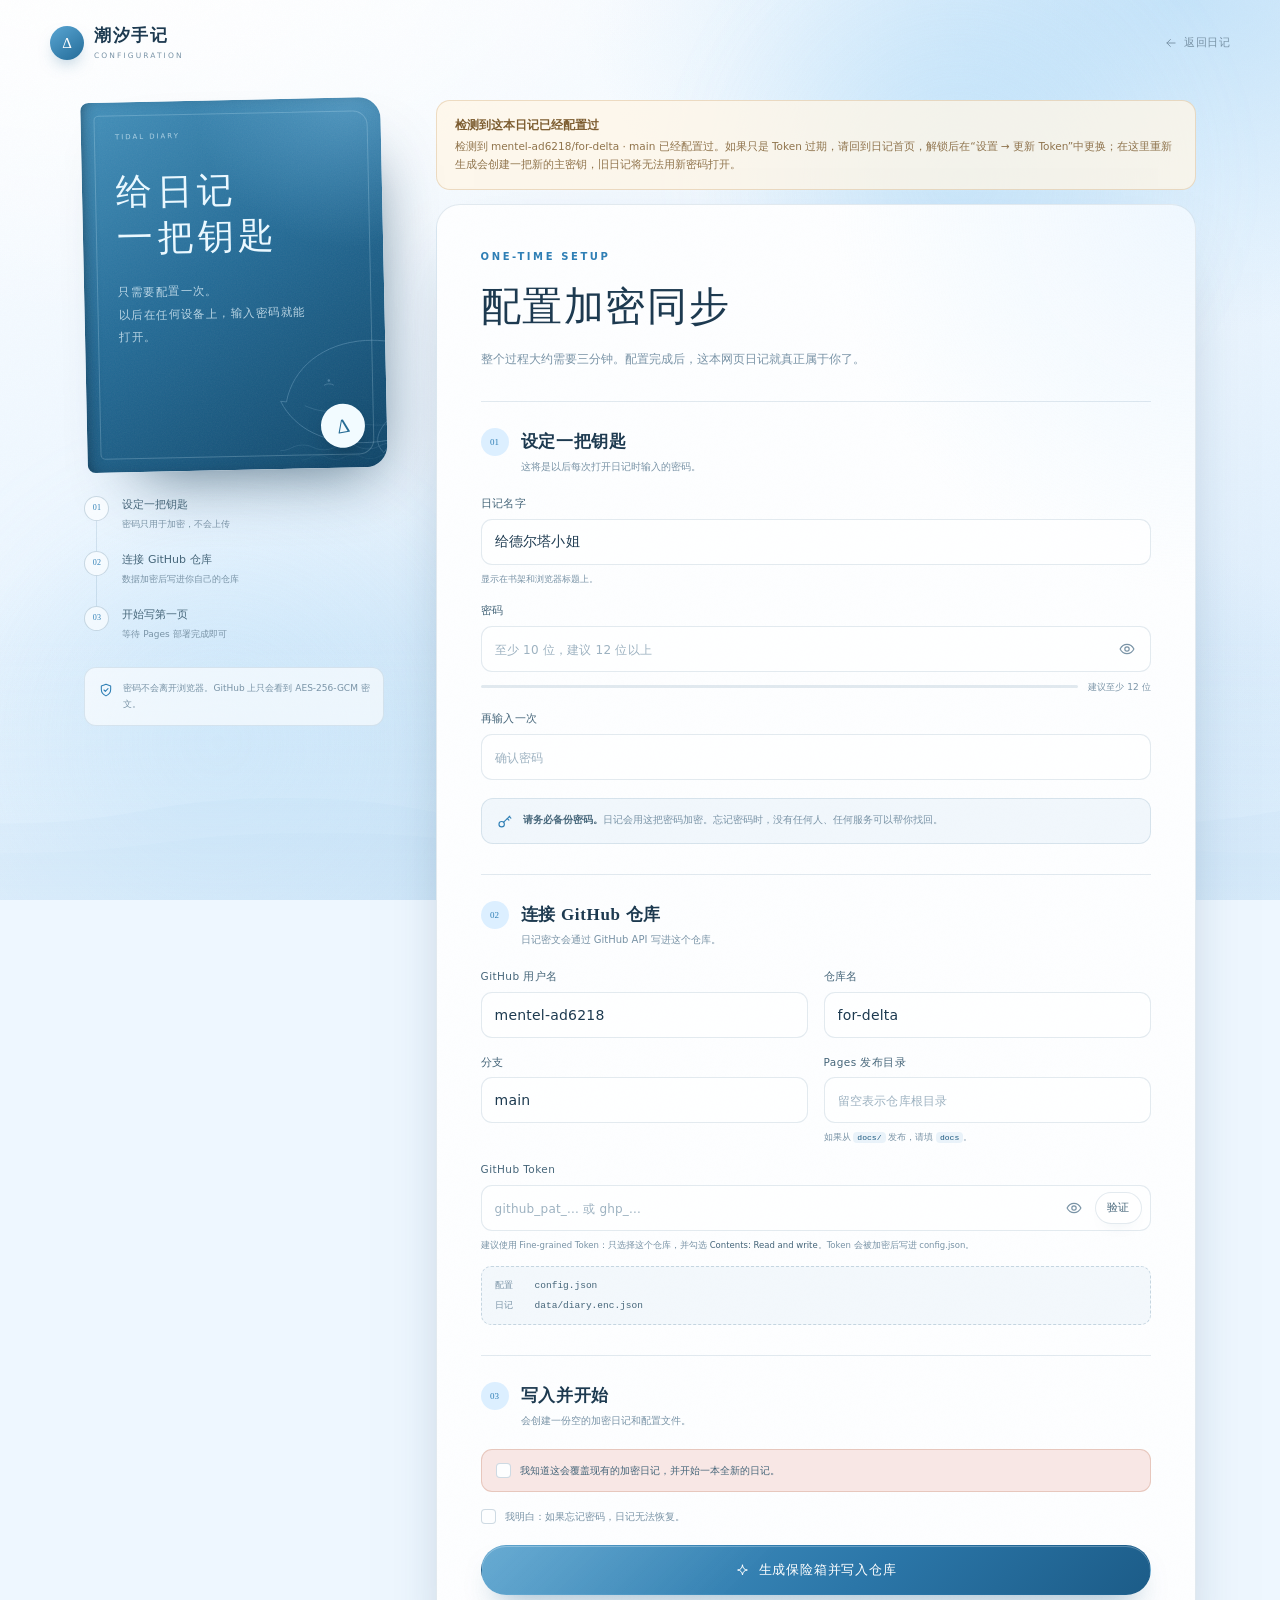
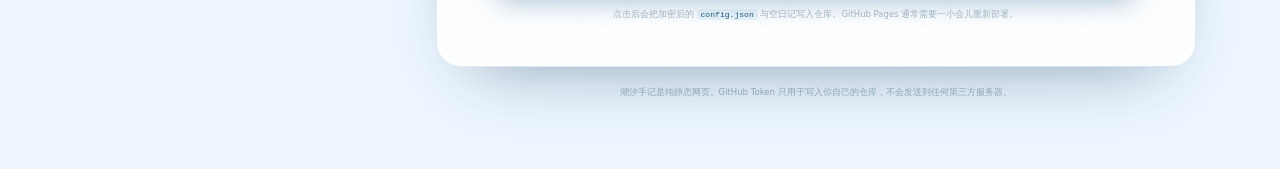
==== commit 0cae006f: "Add files via upload" ====
--- a/setup.html
+++ b/setup.html
@@ -17,8 +17,8 @@
     <title>配置同步 · 潮汐手记</title>
     <meta name="description" content="为潮汐手记配置 GitHub 加密同步。" />
     <link rel="icon" href="./assets/favicon.svg" type="image/svg+xml" />
-    <link rel="stylesheet" href="./css/style.css" />
-    <link rel="stylesheet" href="./css/setup.css" />
+    <link rel="stylesheet" href="./css/style.css?v=1.4.0" />
+    <link rel="stylesheet" href="./css/setup.css?v=1.4.0" />
   </head>
   <body class="setup-page">
     <svg class="svg-sprite" aria-hidden="true" width="0" height="0">
@@ -369,6 +369,6 @@
       <div class="noscript">配置向导需要 JavaScript 才能在浏览器里生成密钥与写入 GitHub。</div>
     </noscript>
 
-    <script type="module" src="./js/setup.js"></script>
+    <script type="module" src="./js/setup.js?v=1.4.0"></script>
   </body>
 </html>
--- a/css/style.css
+++ b/css/style.css
@@ -426,6 +426,41 @@
   background: var(--line);
 }
 
+.boot-error {
+  max-width: 320px;
+  margin-top: 14px;
+  color: var(--danger);
+  font-family: var(--font-sans);
+  font-size: 10px;
+  line-height: 1.7;
+  text-align: center;
+}
+
+.app-load-error {
+  position: fixed;
+  right: 16px;
+  bottom: calc(var(--safe-bottom) + 16px);
+  left: 16px;
+  z-index: 9999;
+  max-width: 620px;
+  margin: 0 auto;
+  padding: 13px 16px;
+  border: 1px solid color-mix(in srgb, var(--danger) 45%, transparent);
+  border-radius: 12px;
+  color: #7a2f2f;
+  background: color-mix(in srgb, #fff4f2 94%, transparent);
+  box-shadow: 0 18px 40px -22px rgba(80, 30, 30, 0.55);
+  font-family: var(--font-sans);
+  font-size: 11px;
+  line-height: 1.75;
+  backdrop-filter: blur(10px);
+}
+
+html[data-theme="night"] .app-load-error {
+  color: #ffd8d2;
+  background: rgba(62, 30, 30, 0.92);
+}
+
 .boot-line::after {
   content: "";
   position: absolute;
@@ -2481,6 +2516,96 @@
   font-size: 0.72em;
   font-style: normal;
   opacity: 0.8;
+}
+
+.body-figure {
+  display: flex;
+  flex-direction: column;
+  align-items: center;
+  gap: 6px;
+  margin: 1.15em auto;
+  padding: 0;
+  text-align: center;
+}
+
+.body-image-button {
+  display: block;
+  max-width: 100%;
+  padding: 0;
+  border: 0;
+  border-radius: 5px;
+  background: transparent;
+  line-height: 0;
+  cursor: zoom-in;
+  box-shadow:
+    0 18px 34px -24px rgba(17, 56, 86, 0.55),
+    0 2px 7px -3px rgba(17, 56, 86, 0.18);
+  transition:
+    transform 0.25s var(--ease-out),
+    box-shadow 0.25s;
+}
+
+.body-image-button:hover {
+  transform: translateY(-1px);
+  box-shadow:
+    0 24px 44px -24px rgba(17, 56, 86, 0.6),
+    0 3px 9px -3px rgba(17, 56, 86, 0.2);
+}
+
+html[data-theme="night"] .body-image-button {
+  box-shadow:
+    0 18px 38px -20px rgba(0, 0, 0, 0.72),
+    0 2px 7px -3px rgba(0, 0, 0, 0.4);
+}
+
+.body-image-button img {
+  display: block;
+  width: auto;
+  height: auto;
+  max-width: 100%;
+  max-height: 48vh;
+  border: 1px solid rgba(255, 255, 255, 0.52);
+  border-radius: 5px;
+  object-fit: contain;
+  background: var(--paper-deep);
+}
+
+html[data-theme="night"] .body-image-button img {
+  border-color: rgba(185, 218, 238, 0.12);
+}
+
+.body-image-hint {
+  color: var(--muted);
+  font-family: var(--font-sans);
+  font-size: 0.52em;
+  font-style: normal;
+  letter-spacing: 0.16em;
+  opacity: 0.65;
+  text-indent: 0;
+}
+
+.body-figure.is-missing .body-image-missing {
+  display: flex;
+  align-items: center;
+  justify-content: center;
+  gap: 10px;
+  width: min(320px, 100%);
+  min-height: 90px;
+  padding: 18px;
+  border: 1px dashed var(--line-strong);
+  border-radius: 8px;
+  color: var(--muted);
+  background: var(--accent-wash);
+  font-family: var(--font-sans);
+  font-size: 0.58em;
+  letter-spacing: 0.06em;
+  text-indent: 0;
+}
+
+.body-image-missing-mark {
+  color: var(--accent);
+  font-family: var(--font-display);
+  font-size: 1.25em;
 }
 
 .body-empty {
@@ -3291,6 +3416,142 @@
   opacity: 0.7;
 }
 
+.editor-media-bar {
+  display: flex;
+  align-items: center;
+  gap: 10px;
+  flex-wrap: wrap;
+  margin: 0 0 12px;
+}
+
+.editor-media-bar .btn {
+  min-height: 32px;
+  padding: 0 12px;
+  font-size: 10.5px;
+}
+
+.editor-media-bar .btn .icon {
+  width: 14px;
+  height: 14px;
+}
+
+.editor-media-status {
+  color: var(--muted);
+  font-size: 8.5px;
+  line-height: 1.5;
+  letter-spacing: 0.03em;
+}
+
+.editor-images {
+  margin: 0 0 16px;
+  padding: 10px;
+  border: 1px dashed var(--line-strong);
+  border-radius: 12px;
+  background: color-mix(in srgb, var(--accent-wash) 44%, transparent);
+}
+
+.editor-image-list {
+  display: flex;
+  align-items: flex-start;
+  gap: 10px;
+  overflow-x: auto;
+  overscroll-behavior-x: contain;
+  padding: 4px 4px 2px;
+  scrollbar-width: thin;
+}
+
+.editor-image-item {
+  position: relative;
+  display: flex;
+  flex: none;
+  flex-direction: column;
+  align-items: center;
+  gap: 4px;
+  width: 82px;
+}
+
+.editor-image-thumb {
+  display: grid;
+  place-items: center;
+  width: 82px;
+  height: 66px;
+  padding: 0;
+  overflow: hidden;
+  border: 1px solid var(--line);
+  border-radius: 8px;
+  color: var(--muted);
+  background: var(--paper);
+  font-size: 8px;
+  line-height: 1.4;
+  cursor: zoom-in;
+  transition:
+    border-color 0.2s,
+    transform 0.2s;
+}
+
+.editor-image-thumb:hover {
+  border-color: var(--accent);
+  transform: translateY(-1px);
+}
+
+.editor-image-thumb img {
+  display: block;
+  width: 100%;
+  height: 100%;
+  object-fit: cover;
+}
+
+.editor-image-thumb.is-loading,
+.editor-image-thumb.is-error {
+  cursor: default;
+  color: var(--muted-light);
+  background: var(--paper-deep);
+}
+
+.editor-image-thumb.is-error {
+  color: var(--danger);
+}
+
+.editor-image-remove {
+  position: absolute;
+  top: -5px;
+  right: -5px;
+  z-index: 2;
+  display: grid;
+  place-items: center;
+  width: 21px;
+  height: 21px;
+  border: 1px solid rgba(255, 255, 255, 0.3);
+  border-radius: 50%;
+  color: #fff;
+  background: rgba(24, 49, 66, 0.8);
+  box-shadow: 0 3px 8px rgba(15, 36, 51, 0.28);
+  transition:
+    background 0.2s,
+    transform 0.2s;
+}
+
+.editor-image-remove:hover {
+  background: var(--danger);
+  transform: scale(1.05);
+}
+
+.editor-image-remove .icon {
+  width: 10px;
+  height: 10px;
+}
+
+.editor-image-name {
+  width: 100%;
+  overflow: hidden;
+  color: var(--muted);
+  font-size: 8px;
+  line-height: 1.4;
+  text-align: center;
+  text-overflow: ellipsis;
+  white-space: nowrap;
+}
+
 .editor-body {
   display: block;
   width: 100%;
@@ -3365,6 +3626,105 @@
   -webkit-backdrop-filter: blur(5px);
 }
 
+.image-viewer {
+  width: 100vw;
+  max-width: none;
+  height: 100vh;
+  height: 100dvh;
+  max-height: none;
+  margin: 0;
+  padding: 0;
+  overflow: hidden;
+  border: 0;
+  border-radius: 0;
+  background: transparent;
+  color: #fff;
+}
+
+.image-viewer[open] {
+  display: flex;
+  align-items: center;
+  justify-content: center;
+  animation: imageViewerIn 0.28s var(--ease-out);
+}
+
+.image-viewer::backdrop {
+  background: rgba(4, 15, 23, 0.9);
+  backdrop-filter: blur(12px);
+  -webkit-backdrop-filter: blur(12px);
+}
+
+.image-viewer-figure {
+  display: flex;
+  flex-direction: column;
+  align-items: center;
+  gap: 12px;
+  max-width: 94vw;
+  max-height: 90dvh;
+  margin: 0;
+  padding: 0;
+}
+
+.image-viewer-figure img {
+  display: block;
+  width: auto;
+  height: auto;
+  max-width: 92vw;
+  max-height: 82dvh;
+  border-radius: 5px;
+  object-fit: contain;
+  box-shadow: 0 34px 90px -30px rgba(0, 0, 0, 0.8);
+}
+
+.image-viewer-figure figcaption {
+  max-width: 82vw;
+  overflow: hidden;
+  color: rgba(238, 249, 255, 0.68);
+  font-family: var(--font-sans);
+  font-size: 10px;
+  letter-spacing: 0.06em;
+  text-overflow: ellipsis;
+  white-space: nowrap;
+}
+
+.image-viewer-close {
+  position: fixed;
+  top: calc(var(--safe-top) + 16px);
+  right: calc(var(--safe-right) + 16px);
+  z-index: 2;
+  display: grid;
+  place-items: center;
+  width: 42px;
+  height: 42px;
+  border: 1px solid rgba(230, 248, 255, 0.2);
+  border-radius: 50%;
+  color: #eefaff;
+  background: rgba(20, 42, 57, 0.62);
+  backdrop-filter: blur(8px);
+  transition:
+    background 0.2s,
+    transform 0.2s;
+}
+
+.image-viewer-close:hover {
+  background: rgba(42, 79, 102, 0.8);
+  transform: scale(1.04);
+}
+
+.image-viewer-close .icon {
+  width: 18px;
+  height: 18px;
+}
+
+@keyframes imageViewerIn {
+  from {
+    opacity: 0;
+  }
+  to {
+    opacity: 1;
+  }
+}
+
 .modal {
   width: min(600px, calc(100vw - 28px));
   max-height: 88vh;
@@ -3793,6 +4153,363 @@
   color: var(--muted);
   font-size: 8.5px;
   line-height: 1.5;
+}
+
+.settings-note {
+  margin-top: 10px;
+  color: var(--muted-light);
+  font-size: 9px;
+  line-height: 1.75;
+}
+
+.settings-note code {
+  padding: 1px 4px;
+  border-radius: 4px;
+  background: var(--accent-wash);
+  color: var(--accent-deep);
+  font-family: ui-monospace, SFMono-Regular, Consolas, monospace;
+  font-size: 0.94em;
+}
+
+/* ---------- 管理员后台 ---------- */
+
+#adminModeToggle.is-active {
+  border-color: var(--accent);
+  color: var(--accent-deep);
+  background: var(--accent-wash);
+}
+
+.is-admin-locked {
+  border-style: dashed;
+}
+
+.admin-view {
+  min-height: 100vh;
+  min-height: 100dvh;
+  overflow-y: auto;
+  padding:
+    calc(var(--safe-top) + 22px)
+    calc(var(--safe-right) + 18px)
+    calc(var(--safe-bottom) + 44px)
+    calc(var(--safe-left) + 18px);
+  background:
+    radial-gradient(90% 50% at 15% 0%, rgba(203, 235, 255, 0.5), transparent 60%),
+    linear-gradient(180deg, var(--bg-0), var(--bg-1));
+}
+
+.admin-header {
+  display: flex;
+  align-items: center;
+  gap: 16px;
+  width: min(960px, 100%);
+  margin: 0 auto 20px;
+}
+
+.admin-title {
+  flex: 1;
+  min-width: 0;
+}
+
+.admin-title .eyebrow {
+  margin-bottom: 3px;
+}
+
+.admin-title h1 {
+  margin: 0;
+  color: var(--ink);
+  font-family: var(--font-display);
+  font-size: clamp(25px, 4vw, 38px);
+  font-weight: 500;
+  letter-spacing: 0.02em;
+}
+
+.admin-content {
+  display: grid;
+  gap: 16px;
+  width: min(960px, 100%);
+  margin: 0 auto;
+}
+
+.admin-card {
+  padding: 20px;
+  border: 1px solid var(--line);
+  border-radius: 18px;
+  background: color-mix(in srgb, var(--paper) 92%, transparent);
+  box-shadow: 0 22px 50px -38px rgba(18, 59, 88, 0.45);
+  backdrop-filter: blur(16px);
+  -webkit-backdrop-filter: blur(16px);
+}
+
+.admin-overview {
+  display: grid;
+  grid-template-columns: repeat(4, 1fr);
+  gap: 10px;
+  padding: 14px;
+}
+
+.admin-stat {
+  display: flex;
+  flex-direction: column;
+  gap: 4px;
+  padding: 8px 6px;
+  text-align: center;
+}
+
+.admin-stat span {
+  color: var(--muted);
+  font-size: 9px;
+  letter-spacing: 0.08em;
+}
+
+.admin-stat strong {
+  color: var(--ink);
+  font-family: var(--font-display);
+  font-size: clamp(21px, 3vw, 28px);
+  font-weight: 500;
+}
+
+.admin-card-head {
+  display: flex;
+  align-items: flex-start;
+  justify-content: space-between;
+  gap: 14px;
+  margin-bottom: 12px;
+}
+
+.admin-card-head h2 {
+  margin: 0 0 4px;
+  color: var(--ink);
+  font-family: var(--font-display);
+  font-size: 18px;
+  font-weight: 500;
+}
+
+.admin-hint {
+  margin: 0;
+  color: var(--muted);
+  font-size: 9.5px;
+  line-height: 1.7;
+}
+
+.admin-list {
+  display: grid;
+  gap: 8px;
+  margin-top: 12px;
+}
+
+.admin-entry {
+  display: grid;
+  grid-template-columns: minmax(0, 1fr) auto auto;
+  align-items: center;
+  gap: 14px;
+  padding: 12px 14px;
+  border: 1px solid var(--line);
+  border-radius: 12px;
+  background: color-mix(in srgb, var(--paper) 72%, transparent);
+}
+
+.admin-entry-main {
+  display: flex;
+  min-width: 0;
+  flex-direction: column;
+  gap: 2px;
+}
+
+.admin-entry-date {
+  color: var(--muted);
+  font-size: 8.5px;
+  letter-spacing: 0.04em;
+}
+
+.admin-entry-title {
+  overflow: hidden;
+  color: var(--ink);
+  font-family: var(--font-serif);
+  font-size: 15px;
+  font-weight: 500;
+  text-overflow: ellipsis;
+  white-space: nowrap;
+}
+
+.admin-entry-meta {
+  color: var(--muted-light);
+  font-size: 8.5px;
+}
+
+.admin-entry-counts {
+  display: flex;
+  flex-direction: column;
+  gap: 3px;
+  color: var(--muted);
+  font-size: 9px;
+  text-align: right;
+  white-space: nowrap;
+}
+
+.admin-entry-counts strong {
+  color: var(--accent-deep);
+  font-family: var(--font-display);
+  font-size: 15px;
+  font-weight: 500;
+}
+
+.admin-entry-actions {
+  display: flex;
+  flex-wrap: wrap;
+  justify-content: flex-end;
+  gap: 6px;
+}
+
+.admin-empty {
+  margin: 18px 0 4px;
+  color: var(--muted);
+  font-size: 10px;
+  text-align: center;
+}
+
+.admin-field {
+  display: flex;
+  flex-direction: column;
+  gap: 5px;
+  margin-top: 12px;
+  color: var(--muted);
+  font-size: 9.5px;
+}
+
+.admin-field input,
+.admin-field select {
+  width: 100%;
+  height: 38px;
+  padding: 0 11px;
+  border: 1px solid var(--line);
+  border-radius: 9px;
+  outline: 0;
+  color: var(--ink);
+  background: var(--paper);
+  font-family: var(--font-sans);
+  font-size: 12px;
+}
+
+.admin-field input:focus,
+.admin-field select:focus {
+  border-color: var(--accent);
+  box-shadow: 0 0 0 3px color-mix(in srgb, var(--accent) 14%, transparent);
+}
+
+.admin-cloudinary {
+  display: grid;
+  gap: 8px;
+  margin-top: 4px;
+  padding: 12px;
+  border: 1px dashed var(--line-strong);
+  border-radius: 12px;
+  background: var(--accent-wash);
+}
+
+.admin-actions {
+  display: flex;
+  flex-wrap: wrap;
+  gap: 9px;
+  margin-top: 14px;
+}
+
+.admin-status {
+  min-height: 1.4em;
+  margin: 8px 0 0;
+  color: var(--accent-deep);
+  font-size: 9.5px;
+  line-height: 1.6;
+}
+
+.admin-warning {
+  margin: 12px 0 0;
+  color: var(--muted-light);
+  font-size: 8.5px;
+  line-height: 1.7;
+}
+
+.btn-danger {
+  border-color: color-mix(in srgb, var(--danger) 42%, transparent);
+  color: var(--danger);
+  background: color-mix(in srgb, var(--danger) 8%, transparent);
+}
+
+.btn-danger:hover {
+  color: #fff;
+  background: var(--danger);
+}
+
+@media (max-width: 720px) {
+  .admin-view {
+    padding:
+      calc(var(--safe-top) + 14px)
+      calc(var(--safe-right) + 12px)
+      calc(var(--safe-bottom) + 34px)
+      calc(var(--safe-left) + 12px);
+  }
+
+  .admin-header {
+    gap: 8px;
+    margin-bottom: 13px;
+  }
+
+  .admin-title h1 {
+    font-size: 24px;
+  }
+
+  .admin-header .btn {
+    padding: 0 9px;
+    font-size: 9px;
+  }
+
+  .admin-card {
+    padding: 14px;
+    border-radius: 15px;
+  }
+
+  .admin-overview {
+    grid-template-columns: repeat(2, 1fr);
+    gap: 4px;
+    padding: 8px;
+  }
+
+  .admin-stat {
+    padding: 7px 4px;
+  }
+
+  .admin-card-head {
+    gap: 8px;
+  }
+
+  .admin-card-head h2 {
+    font-size: 16px;
+  }
+
+  .admin-entry {
+    grid-template-columns: minmax(0, 1fr) auto;
+    gap: 9px;
+    padding: 11px 12px;
+  }
+
+  .admin-entry-counts {
+    grid-row: 2;
+    grid-column: 1 / -1;
+    flex-direction: row;
+    justify-content: flex-start;
+    gap: 12px;
+    padding-top: 6px;
+    border-top: 1px dashed var(--line);
+    text-align: left;
+  }
+
+  .admin-entry-actions {
+    grid-row: 1;
+    grid-column: 2;
+  }
+
+  .admin-entry-counts strong {
+    font-size: 13px;
+  }
 }
 
 .about-group p {
@@ -4657,8 +5374,9 @@
   }
 
   .editor-date-wrap input {
-    width: 104px;
-    font-size: 16px;
+    width: 108px;
+    font-size: 13px;
+    letter-spacing: 0;
   }
 
   .editor-top-actions {
@@ -4726,6 +5444,55 @@
     margin: 22px 0 14px;
   }
 
+  .editor-media-bar {
+    gap: 8px;
+    margin-bottom: 10px;
+  }
+
+  .editor-media-bar .btn {
+    min-height: 32px;
+    padding: 0 11px;
+    font-size: 10px;
+  }
+
+  .editor-media-status {
+    font-size: 8px;
+  }
+
+  .editor-images {
+    margin-bottom: 13px;
+    padding: 8px;
+  }
+
+  .editor-image-list {
+    gap: 8px;
+  }
+
+  .editor-image-item,
+  .editor-image-thumb {
+    width: 74px;
+  }
+
+  .editor-image-thumb {
+    height: 58px;
+  }
+
+  .image-viewer-close {
+    width: 38px;
+    height: 38px;
+    top: calc(var(--safe-top) + 12px);
+    right: calc(var(--safe-right) + 12px);
+  }
+
+  .image-viewer-figure img {
+    max-width: 94vw;
+    max-height: 78dvh;
+  }
+
+  .body-image-button img {
+    max-height: 44vh;
+  }
+
   .editor-body {
     min-height: 48vh;
     font-size: 16.5px;
@@ -4871,7 +5638,8 @@
   }
 
   .editor-date-wrap input {
-    width: 88px;
+    width: 90px;
+    font-size: 12px;
   }
 
   .editor-top .btn-save {
